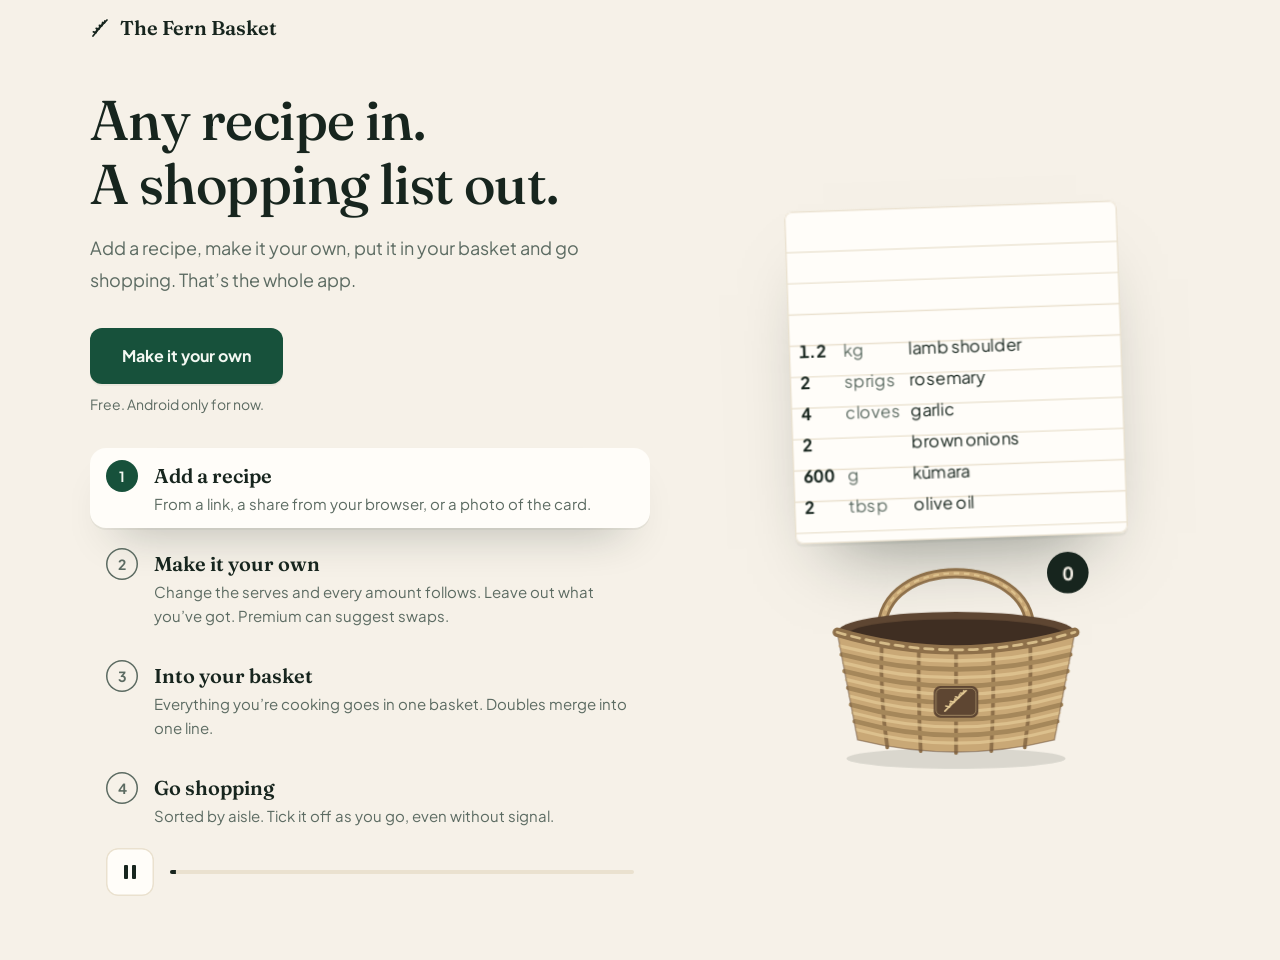
==== concepts/basket/index.html @ 57182a48 "Basket prototype: truer produce and smoother beat hand-offs Rosemary is a woody stem with dense need" ====
<!doctype html>
<html lang="en-NZ">
<head>
<meta charset="utf-8">
<meta name="viewport" content="width=device-width, initial-scale=1, viewport-fit=cover">
<title>The Fern Basket: from recipe to basket</title>
<meta name="description" content="Add a recipe, make it your own, put it in your basket and go shopping. The Fern Basket, a New Zealand shopping list app.">
<script>document.documentElement.className = 'js';</script>
<link rel="preconnect" href="https://fonts.googleapis.com">
<link rel="preconnect" href="https://fonts.gstatic.com" crossorigin>
<link rel="stylesheet" href="https://fonts.googleapis.com/css2?family=Fraunces:ital,opsz,wght@0,9..144,400..600;1,9..144,400&family=Plus+Jakarta+Sans:wght@400;600;700&display=swap">
<style>
/* =========================================================================
   TOKENS: copied from the app's src/theme/tokens.ts. No invented colours.
   ========================================================================= */
:root {
  color-scheme: light;
  --paper: #F6F1E8; --surface: #FFFDF9; --line: #EAE1CF; --ink: #17251E; --muted: #5C6B62;
  --accent: #17513B; --on-accent: #F3F8F2; --checked: #797369;
  --shadow: 0 2px 0 rgba(23,37,30,.05), 0 24px 48px -28px rgba(23,37,30,.45);
  --shadow-paper: 0 2px 0 rgba(23,37,30,.05), 0 32px 56px -30px rgba(23,37,30,.5);
  --font-display: 'Fraunces', Georgia, serif;
  --font-body: 'Plus Jakarta Sans', system-ui, -apple-system, 'Segoe UI', Roboto, Arial, sans-serif;
}
@media (prefers-color-scheme: dark) {
  :root {
    color-scheme: dark;
    --paper: #0E1713; --surface: #17211C; --line: #26332B; --ink: #EAF0EC; --muted: #8A968F;
    --accent: #6FC79B; --on-accent: #0E1713; --checked: #918B80;
    --shadow: 0 2px 0 rgba(0,0,0,.3), 0 24px 48px -28px rgba(0,0,0,.8);
    --shadow-paper: 0 2px 0 rgba(0,0,0,.3), 0 32px 56px -30px rgba(0,0,0,.9);
  }
}

/* =========================================================================
   PAGE
   ========================================================================= */
*, *::before, *::after { box-sizing: border-box; }
html { -webkit-text-size-adjust: 100%; overflow-x: clip; }
body { margin: 0; background: var(--paper); color: var(--ink); font: 400 16px/24px var(--font-body); -webkit-font-smoothing: antialiased; }
p, h1, h2, ol { margin: 0; }
.sr-only { position: absolute !important; width: 1px; height: 1px; overflow: hidden; clip: rect(0 0 0 0); white-space: nowrap; }
:focus-visible { outline: 3px solid var(--accent); outline-offset: 3px; }

.top { max-width: 1136px; margin: 0 auto; padding: 16px; display: flex; align-items: center; gap: 8px; font: 600 20px/24px var(--font-display); }
.top svg { width: 24px; height: 24px; fill: none; stroke: currentColor; stroke-width: 1.75; stroke-linecap: round; }
.hero { max-width: 1136px; margin: 0 auto; padding: 24px 16px 64px; overflow-x: clip; display: grid; gap: 40px; justify-items: center; }
.copy, .how { width: 100%; max-width: 440px; }
.hero h1 { font: 500 40px/48px var(--font-display); letter-spacing: -.01em; text-wrap: balance; max-width: 14em; }
.lede { margin-top: 16px; font-size: 18px; line-height: 32px; color: var(--muted); max-width: 34em; }
@media (min-width: 768px) { .hero h1 { font-size: 56px; line-height: 64px; } }
@media (min-width: 960px) {
  .hero h1 { max-width: none; }
  .hero { grid-template-columns: minmax(0, 560px) auto; grid-template-areas: "copy fit" "how fit"; align-items: start; justify-content: center; column-gap: 72px; row-gap: 32px; justify-items: stretch; padding-top: 32px; }
  .copy { grid-area: copy; max-width: none; } .how { grid-area: how; max-width: none; } .fit { grid-area: fit; align-self: center; }
}

/* Steps, synced with the animation. Each is a button that jumps to its beat. */
.steps { list-style: none; padding: 0; display: flex; flex-direction: column; gap: 8px; }
.step {
  width: 100%; min-height: 48px; padding: 12px 16px; display: flex; gap: 16px; align-items: flex-start; text-align: left;
  border: 0; border-radius: 16px; background: transparent; color: inherit; font: inherit; cursor: pointer;
  transition: background-color 250ms ease;
}
.step .n { flex: none; width: 32px; height: 32px; border-radius: 50%; display: grid; place-items: center; font-weight: 700; font-size: 14px; box-shadow: inset 0 0 0 1.5px var(--muted); color: var(--muted); transition: background-color 250ms ease, color 250ms ease, box-shadow 250ms ease; }
.step b { display: block; font: 600 20px/32px var(--font-display); }
.step .d { display: block; color: var(--muted); font-size: 15px; line-height: 24px; }
.step.on { background: var(--surface); box-shadow: var(--shadow); }
.step.on .n { background: var(--accent); color: var(--on-accent); box-shadow: none; }
.controls { margin-top: 8px; display: flex; align-items: center; gap: 16px; padding: 0 16px; }
.pp { flex: none; width: 48px; height: 48px; display: grid; place-items: center; border: 0; border-radius: 12px; background: var(--surface); color: var(--ink); box-shadow: inset 0 0 0 1.5px var(--line); cursor: pointer; }
.pp svg { width: 20px; height: 20px; fill: currentColor; }
.pp .i-play { display: none; } .pp[aria-pressed="true"] .i-play { display: block; } .pp[aria-pressed="true"] .i-pause { display: none; }
.bar { flex: 1; height: 4px; border-radius: 2px; background: var(--line); overflow: hidden; }
.bar i { display: block; height: 100%; background: var(--ink); transform-origin: left; transform: scaleX(0); }
.cta { margin-top: 32px; display: flex; flex-direction: column; align-items: flex-start; gap: 8px; }
.btn { display: inline-flex; align-items: center; justify-content: center; min-height: 56px; padding: 16px 32px; border-radius: 12px; background: var(--accent); color: var(--on-accent); font-weight: 700; text-decoration: none; box-shadow: var(--shadow); }
.note { font-size: 14px; line-height: 24px; color: var(--muted); }
/* Without JavaScript, or with reduced motion, there is nothing to pause. */
html:not(.js) .controls { display: none; }
@media (prefers-reduced-motion: reduce) { .controls { display: none; } }

/* =========================================================================
   THE SCENE
   Drawn at 360 x 480 and scaled to fit. Everything that moves is animated
   with transform and opacity only (Web Animations API, run by the browser's
   compositor), which is what keeps it smooth. Default styles below are the
   state at the end of beat 1, so the scene still reads without JavaScript.
   ========================================================================= */
.fit { position: relative; width: calc(360px * var(--s, 1)); height: calc(480px * var(--s, 1)); }
.scene { position: absolute; left: 0; top: 0; width: 360px; height: 480px; transform: scale(var(--s, 1)); transform-origin: 0 0; }
.inner { position: absolute; inset: 0; }
.card, .card2, .list, .basket, .ico, .badge .col, .roll .col, .tap { will-change: transform, opacity; }
.ab { position: absolute; left: 0; top: 0; }

/* Recipe card */
.card { position: absolute; left: 52px; top: 20px; width: 256px; height: 256px; padding: 16px; border-radius: 6px; background: var(--surface);
  background-image: repeating-linear-gradient(transparent 0 23px, var(--line) 23px 24px); background-position: 0 8px;
  box-shadow: var(--shadow-paper), inset 0 0 0 1px var(--line); transform: rotate(-2deg); }
.card .t { font: italic 400 18px/24px var(--font-display); }
.card .sv { margin-top: 0; font-size: 13px; line-height: 24px; font-weight: 600; color: var(--muted); }
.ln { position: absolute; left: 16px; right: 16px; height: 24px; font-size: 13px; line-height: 24px; white-space: nowrap; }
.ln .q { position: absolute; left: 0; font-weight: 700; font-variant-numeric: tabular-nums; }
.ln .u { position: absolute; left: 34px; color: var(--muted); }
.ln .n { position: absolute; left: 84px; }
.roll { display: inline-block; height: 24px; overflow: hidden; vertical-align: top; }
.roll .col { display: flex; flex-direction: column; }
.roll .col > span { height: 24px; }
.strike { position: absolute; left: -2px; right: -2px; height: 2px; top: 11px; background: var(--ink); transform: scaleX(0); transform-origin: left center; }
.swapto { position: absolute; left: 84px; color: var(--accent); font: italic 400 15px/24px var(--font-display); opacity: 0; }
.chip { position: absolute; left: 148px; top: 4px; height: 16px; padding: 0 6px; border-radius: 8px; font: 700 10px/16px var(--font-body); letter-spacing: .06em; text-transform: uppercase; box-shadow: inset 0 0 0 1px var(--accent); color: var(--accent); opacity: 0; }
.gotit { position: absolute; left: 156px; font: italic 400 15px/24px var(--font-display); color: var(--muted); opacity: 0; transform: rotate(-4deg); }
.tap { position: absolute; width: 36px; height: 36px; margin: -18px 0 0 -18px; border-radius: 50%; box-shadow: 0 0 0 2px var(--accent); opacity: 0; }

.card2 { position: absolute; left: 76px; top: 64px; width: 208px; height: 136px; padding: 16px; border-radius: 6px; background: var(--surface);
  background-image: repeating-linear-gradient(transparent 0 23px, var(--line) 23px 24px); background-position: 0 8px;
  box-shadow: var(--shadow-paper), inset 0 0 0 1px var(--line); opacity: 0; transform: translate(200px,-12px) rotate(5deg); }
.card2 .ln { left: 16px; }

/* Basket: back (shadow, handle, inside), the items, then the woven front over them.
   Drawn at 280 x 236 and shown at 200 x 170. The produce and the wicker keep
   their natural colours in both colour schemes; that is what makes them readable. */
.basket { position: absolute; left: 80px; top: 290px; width: 200px; height: 170px; transform-origin: 50% 100%; }
.basket svg.layer { position: absolute; inset: 0; width: 200px; height: 170px; overflow: visible; }
.items { position: absolute; inset: 0; }
.ico { position: absolute; left: 0; top: 0; width: 52px; height: 52px; opacity: 0; }
.ico svg { display: block; width: 52px; height: 52px; overflow: visible; }
.ico .gs { opacity: 0; }
.badge { position: absolute; left: 170px; top: -4px; width: 32px; height: 32px; border-radius: 50%; background: var(--ink); color: var(--paper); overflow: hidden; font: 700 14px/32px var(--font-body); text-align: center; font-variant-numeric: tabular-nums; }
.badge .col { display: flex; flex-direction: column; }
.badge .col > span { height: 32px; }
.plus { position: absolute; left: 112px; top: -4px; font: 700 16px/24px var(--font-body); color: var(--accent); opacity: 0; }

/* Shopping list */
.list { position: absolute; left: 40px; top: 12px; width: 280px; height: 312px; padding: 16px; border-radius: 6px; background: var(--surface); box-shadow: var(--shadow-paper), inset 0 0 0 1px var(--line); opacity: 0; transform: translateY(40px); }
.list .t { font: italic 400 18px/24px var(--font-display); }
.aisle { position: absolute; left: 16px; font: 700 11px/24px var(--font-body); letter-spacing: .12em; text-transform: uppercase; color: var(--muted); }
.li { position: absolute; left: 16px; right: 16px; height: 24px; font-size: 13px; line-height: 24px; white-space: nowrap; }
.li .bx { position: absolute; left: 0; top: 5px; width: 14px; height: 14px; border-radius: 3px; box-shadow: inset 0 0 0 1.5px var(--ink); }
.li .ck { position: absolute; left: -1px; top: 1px; width: 18px; height: 18px; opacity: 0; transform: scale(0); fill: none; stroke: var(--accent); stroke-width: 3; stroke-linecap: round; stroke-linejoin: round; }
.li .tx { position: absolute; left: 24px; }
.li .tx b { font-variant-numeric: tabular-nums; }
.li .st { position: absolute; left: -2px; right: -2px; height: 1.5px; top: 12px; background: var(--checked); transform: scaleX(0); transform-origin: left center; }
.stamp { position: absolute; left: 196px; top: 20px; padding: 0 12px; border-radius: 8px; box-shadow: inset 0 0 0 2.5px var(--accent); color: var(--accent); font: 700 16px/32px var(--font-body); letter-spacing: .14em; opacity: 0; transform: rotate(-12deg); }
</style>
</head>
<body>
<header class="top">
  <svg viewBox="0 0 24 24" aria-hidden="true"><path d="M5 20C9 15 13 10 19 4"/><path d="M8 16.6 5.4 15.8M8 16.6l.9-2.7M11 13.1l-2.8-.8M11 13.1l.8-2.8M13.8 9.9l-2.4-.6M13.8 9.9l.6-2.4M16.5 6.9l-1.9-.4M16.5 6.9l.4-1.9"/></svg>
  The Fern Basket
</header>

<main class="hero">
  <div class="copy">
    <h1>Any recipe in. A&nbsp;shopping list out.</h1>
    <p class="lede">Add a recipe, make it your own, put it in your basket and go shopping. That’s the whole app.</p>
    <div class="cta">
      <!-- CHECK: the real Google Play opt-in link from Play Console -->
      <a class="btn" href="https://play.google.com/apps/testing/nz.co.ecocraft.baskettranstasman">Make it your own</a>
      <p class="note">Free. Android only for now.</p>
    </div>
  </div>

  <!-- ===== THE SCENE (decorative; the steps beside it say the same thing in words) ===== -->
  <div class="fit" id="fit">
    <div class="scene" aria-hidden="true">
      <div class="inner" id="inner">

        <!-- Recipe card -->
        <div class="card" id="card">
          <p class="t" id="c-title">Lamb shoulder,<br>rosemary &amp; kūmara</p>
          <p class="sv" id="c-serves">Serves <span class="roll"><span class="col" id="r-serves"><span>4</span><span>6</span></span></span></p>
          <div class="ln" style="top:96px" id="l0"><span class="q"><span class="roll"><span class="col"><span>1.2</span><span>1.8</span></span></span></span><span class="u">kg</span><span class="n">lamb shoulder</span></div>
          <div class="ln" style="top:120px" id="l1"><span class="q"><span class="roll"><span class="col"><span>2</span><span>3</span></span></span></span><span class="u">sprigs</span><span class="n">rosemary</span></div>
          <div class="ln" style="top:144px" id="l2"><span class="q"><span class="roll"><span class="col"><span>4</span><span>6</span></span></span></span><span class="u">cloves</span><span class="n">garlic</span></div>
          <div class="ln" style="top:168px" id="l3"><span class="q"><span class="roll"><span class="col"><span>2</span><span>3</span></span></span></span><span class="u"></span><span class="n">brown onions</span></div>
          <div class="ln" style="top:192px" id="l4"><span class="q"><span class="roll"><span class="col"><span>600</span><span>900</span></span></span></span><span class="u">g</span><span class="n" id="kumara">kūmara<i class="strike" id="s-kumara"></i></span><span class="swapto" id="pumpkin">pumpkin</span><span class="chip" id="chip">Premium</span></div>
          <div class="ln" style="top:216px" id="l5"><span class="q"><span class="roll"><span class="col"><span>2</span><span>3</span></span></span></span><span class="u">tbsp</span><span class="n">olive oil<i class="strike" id="s-oil"></i></span><span class="gotit" id="gotit">got it</span></div>
          <i class="tap" id="tap1" style="left:76px;top:76px"></i>
          <i class="tap" id="tap2" style="left:112px;top:204px"></i>
          <i class="tap" id="tap3" style="left:116px;top:228px"></i>
        </div>

        <!-- Second recipe, arrives in beat 3 -->
        <div class="card2" id="card2">
          <p class="t" style="font: italic 400 16px/24px var(--font-display)">Courgette fritters</p>
          <div class="ln" style="top:40px"><span class="q">3</span><span class="n" style="left:36px">courgettes</span></div>
          <div class="ln" style="top:64px"><span class="q">1</span><span class="n" style="left:36px">brown onion</span></div>
          <div class="ln" style="top:88px"><span class="q">2</span><span class="n" style="left:36px">eggs</span></div>
        </div>

        <!-- Shopping list, beat 4 -->
        <div class="list" id="list">
          <p class="t">This week</p>
          <span class="aisle" style="top:48px">Fruit and vege</span>
          <div class="li" style="top:72px"><i class="bx"></i><svg class="ck" viewBox="0 0 18 18"><path d="M3 9.5l4 4L15 4"/></svg><span class="tx"><b>3</b> sprigs rosemary<i class="st"></i></span></div>
          <div class="li" style="top:96px"><i class="bx"></i><svg class="ck" viewBox="0 0 18 18"><path d="M3 9.5l4 4L15 4"/></svg><span class="tx"><b>6</b> cloves garlic<i class="st"></i></span></div>
          <div class="li" style="top:120px"><i class="bx"></i><svg class="ck" viewBox="0 0 18 18"><path d="M3 9.5l4 4L15 4"/></svg><span class="tx"><b>4</b> brown onions<i class="st"></i></span></div>
          <div class="li" style="top:144px"><i class="bx"></i><svg class="ck" viewBox="0 0 18 18"><path d="M3 9.5l4 4L15 4"/></svg><span class="tx"><b>900</b> g pumpkin<i class="st"></i></span></div>
          <div class="li" style="top:168px"><i class="bx"></i><svg class="ck" viewBox="0 0 18 18"><path d="M3 9.5l4 4L15 4"/></svg><span class="tx"><b>3</b> courgettes<i class="st"></i></span></div>
          <span class="aisle" style="top:192px">Meat and seafood</span>
          <div class="li" style="top:216px"><i class="bx"></i><svg class="ck" viewBox="0 0 18 18"><path d="M3 9.5l4 4L15 4"/></svg><span class="tx"><b>1.8</b> kg lamb shoulder<i class="st"></i></span></div>
          <span class="aisle" style="top:240px">Chilled</span>
          <div class="li" style="top:264px"><i class="bx"></i><svg class="ck" viewBox="0 0 18 18"><path d="M3 9.5l4 4L15 4"/></svg><span class="tx"><b>2</b> eggs<i class="st"></i></span></div>
          <span class="stamp" id="stamp">SORTED</span>
        </div>

        <!-- Basket: back layer, the items, then the woven front over them -->
        <div class="basket" id="basket">
          <svg class="layer" viewBox="0 0 280 236">
            <ellipse cx="140" cy="216" rx="118" ry="11" fill="#17251E" opacity=".12"/>
            <path d="M60 78C60 -4 220 -4 220 78" stroke="#8E704A" stroke-width="11" fill="none" stroke-linecap="round"/>
            <path d="M60 78C60 -4 220 -4 220 78" stroke="#C9A876" stroke-width="5" fill="none" stroke-linecap="round"/>
            <path d="M60 78C60 -4 220 -4 220 78" stroke="#E3C994" stroke-width="2" fill="none" stroke-dasharray="6 5" opacity=".9"/>
            <ellipse cx="140" cy="80" rx="128" ry="22" fill="#5E4632"/>
            <ellipse cx="140" cy="82" rx="116" ry="16" fill="#3F2E22"/>
          </svg>
          <div class="items" id="items"></div>
          <svg class="layer" viewBox="0 0 280 236">
            <path d="M12 80Q140 118 268 80L246 196Q140 222 34 196Z" fill="#C9A876"/>
            <path d="M60 90Q58 150 66 204M100 96Q99 150 102 208M140 98V210M180 96Q181 150 178 208M220 90Q222 150 214 204" stroke="#8E704A" stroke-width="4" fill="none" stroke-linecap="round"/>
            <path d="M17 104Q140 136 263 104M20 122Q140 154 260 122M24 140Q140 172 256 140M27 158Q140 190 253 158M31 176Q140 206 249 176" stroke="#A5875A" stroke-width="5" fill="none" stroke-linecap="round"/>
            <path d="M15 95Q140 127 265 95M19 113Q140 145 261 113M22 131Q140 163 258 131M26 149Q140 181 254 149M29 167Q140 197 251 167M33 185Q140 214 247 185" stroke="#E3C994" stroke-width="3.5" fill="none" stroke-linecap="round" opacity=".75"/>
            <path d="M12 80Q140 118 268 80L246 196Q140 222 34 196Z" fill="none" stroke="#6E5540" stroke-width="1.5" opacity=".5"/>
            <path d="M12 80Q140 118 268 80" stroke="#8E704A" stroke-width="10" fill="none" stroke-linecap="round"/>
            <path d="M12 80Q140 118 268 80" stroke="#E3C994" stroke-width="3" fill="none" stroke-linecap="round" stroke-dasharray="9 7" opacity=".85"/>
            <rect x="116" y="138" width="48" height="34" rx="7" fill="#5E4632"/>
            <rect x="118.5" y="140.5" width="43" height="29" rx="5.5" fill="none" stroke="#E3C994" stroke-width="1" opacity=".5"/>
            <g transform="translate(140 155)" fill="none" stroke="#E3C994" stroke-width="1.8" stroke-linecap="round"><path d="M-12 10C-5 3 2-4 11-12"/><path d="M-7 5.5l-4-1M-7 5.5l1-4M-2 .5l-4-1M-2 .5l1-4M3-4.5l-3.5-1M3-4.5l1-3.5M8-9l-3-.5M8-9l.5-3"/></g>
          </svg>
          <span class="plus" id="plus">+1</span>
          <span class="badge"><span class="col" id="badge"><span>0</span><span>1</span><span>2</span><span>3</span><span>4</span><span>5</span><span>6</span><span>7</span></span></span>
        </div>

      </div>
    </div>
  </div>

  <!-- ===== THE STEPS (the words; each jumps to its part of the animation) ===== -->
  <div class="how">
    <ol class="steps" id="steps">
      <li><button class="step on" type="button" data-beat="0"><span class="n">1</span><span><b>Add a recipe</b><span class="d">From a link, a share from your browser, or a photo of the card.</span></span></button></li>
      <li><button class="step" type="button" data-beat="1"><span class="n">2</span><span><b>Make it your own</b><span class="d">Change the serves and every amount follows. Leave out what you’ve got. Premium can suggest swaps.</span></span></button></li>
      <li><button class="step" type="button" data-beat="2"><span class="n">3</span><span><b>Into your basket</b><span class="d">Everything you’re cooking goes in one basket. Doubles merge into one line.</span></span></button></li>
      <li><button class="step" type="button" data-beat="3"><span class="n">4</span><span><b>Go shopping</b><span class="d">Sorted by aisle. Tick it off as you go, even without signal.</span></span></button></li>
    </ol>
    <div class="controls">
      <button class="pp" type="button" id="pp" aria-pressed="false" aria-label="Pause the animation">
        <svg class="i-pause" viewBox="0 0 20 20" aria-hidden="true"><rect x="4" y="3" width="4" height="14" rx="1"/><rect x="12" y="3" width="4" height="14" rx="1"/></svg>
        <svg class="i-play" viewBox="0 0 20 20" aria-hidden="true"><path d="M6 3.5v13l11-6.5z"/></svg>
      </button>
      <div class="bar" aria-hidden="true"><i id="prog"></i></div>
    </div>
  </div>
</main>

<script>
(function () {
'use strict';
/* =========================================================================
   A 17-second loop in four beats. Every movement is a Web Animations API
   animation on transform or opacity, all started together and run by the
   browser, so playback is smooth and does not depend on scrolling.
   ========================================================================= */
const $ = s => document.querySelector(s);
const RM = matchMedia('(prefers-reduced-motion: reduce)').matches;
const E = { out: 'cubic-bezier(.2,.7,.2,1)', inOut: 'cubic-bezier(.6,0,.3,1)', back: 'cubic-bezier(.34,1.56,.64,1)', lin: 'linear' };
const BEAT_START = [0, 2400, 5600, 10900];
const BEAT_SHOW = [2300, 5500, 10800, 15800];   // a still frame that sums up each beat
const LOOP = 17000;

/* ---- Timeline helper -------------------------------------------------- */
const specs = [];
function A(t, el, prop, values, dur, easing, offsets) { specs.push({ t: t, el: el, prop: prop, values: values, dur: dur, easing: easing || E.out, offsets: offsets }); }
let anims = [], clock;

/* ---- Ingredients, drawn in ink (40 x 40) ------------------------------- */
const ICON = {
  lamb: '<ellipse class="gs" cx="40" cy="66" rx="27" ry="4" fill="#17251E" opacity=".08"/><path d="M52 40l14-16" stroke="#E4DAC6" stroke-width="7" stroke-linecap="round"/><circle cx="67" cy="23" r="5" fill="#EFE7D6"/><circle cx="67" cy="23" r="2" fill="#D9A79C"/><path d="M12 44c0-15 13-25 30-25 12 0 20 5 22 14 2 10-6 24-24 26C22 61 12 56 12 44z" fill="#EAD9C1"/><path d="M17 45c0-12 11-20 25-20 10 0 16 4 17 11 1 8-6 19-20 21-13 1-22-3-22-12z" fill="#B24E45"/><path d="M22 46c1-9 9-15 19-15 8 0 12 3 13 8 0 7-6 14-16 15-9 1-16-2-16-8z" fill="#C5645A"/><path d="M27 41c6 0 10 6 19 4M29 51c5-2 9-4 15-3M43 35c3 1 5 3 6 6" stroke="#EFC9BF" stroke-width="1.6" fill="none" stroke-linecap="round" opacity=".9"/><path d="M20 38c3-5 9-9 16-10" stroke="#FFFFFF" stroke-width="2" fill="none" stroke-linecap="round" opacity=".45"/>',
  rosemary: '<ellipse class="gs" cx="40" cy="76" rx="14" ry="3" fill="#17251E" opacity=".08"/><path d="M40 76V12" stroke="#6E5238" stroke-width="2.2" stroke-linecap="round"/><g stroke-width="2.3" stroke-linecap="round" fill="none"><path d="M40 70l-9-9M40 65l9-10M40 60l-10-9M40 55l10-10M40 50l-10-10M40 45l10-10M40 40l-10-9M40 35l9-10M40 30l-9-9M40 25l8-10M40 20l-6-9M40 16l5-9" stroke="#3E6B48"/><path d="M40 68l-8-9M40 62l8-9M40 57l-9-9M40 52l9-10M40 47l-9-10M40 42l9-10M40 37l-8-9M40 32l8-9M40 27l-7-9M40 22l6-9" stroke="#6C9A6F"/><path d="M40 73l-7-6M40 72l7-8M40 12l-3-6M40 12l3-6" stroke="#9CBE93"/></g>',
  garlic: '<ellipse class="gs" cx="40" cy="70" rx="20" ry="3" fill="#17251E" opacity=".08"/><path d="M33 66l-3 6M40 67v6M47 66l3 6M36 67l-1 6M44 67l1 6" stroke="#B9AA8C" stroke-width="1.4" stroke-linecap="round"/><path d="M40 20c3 7 24 10 24 30 0 12-11 19-24 19S16 62 16 50c0-20 21-23 24-30z" fill="#EFE8DA"/><path d="M40 28c-5 8-8 18-6 40M40 28c5 8 8 18 6 40M40 28c-11 5-15 17-16 35M40 28c11 5 15 17 16 35" stroke="#D5C8AE" stroke-width="1.6" fill="none" stroke-linecap="round"/><path d="M26 44c-2 6-2 14 0 20M54 44c2 6 2 14 0 20" stroke="#C7B6D2" stroke-width="1.2" fill="none" stroke-linecap="round" opacity=".7"/><path d="M36 22c0-6 2-11 4-14 2 3 4 8 4 14-3-1-5-1-8 0z" fill="#D9CFB4"/><path d="M40 8v14" stroke="#C9BC9C" stroke-width="1.2" stroke-linecap="round"/><path d="M27 40c2-6 6-10 11-12" stroke="#FFFFFF" stroke-width="2" fill="none" stroke-linecap="round" opacity=".6"/>',
  onion: '<ellipse class="gs" cx="40" cy="70" rx="20" ry="3" fill="#17251E" opacity=".08"/><path d="M34 68l-2 5M40 68v6M46 68l2 5" stroke="#8C6A45" stroke-width="1.4" stroke-linecap="round"/><path d="M40 16c6 8 22 12 22 30 0 13-10 22-22 22S18 59 18 46c0-18 16-22 22-30z" fill="#C98F52"/><path d="M40 22c-8 8-12 20-10 42M40 22c8 8 12 20 10 42M40 22c-13 8-17 20-18 36M40 22c13 8 17 20 18 36" stroke="#A9702F" stroke-width="1.4" fill="none" stroke-linecap="round"/><path d="M30 40c1-8 5-14 9-18" stroke="#EBBE86" stroke-width="2.4" fill="none" stroke-linecap="round"/><path d="M36 18c0-6 2-10 4-12 2 2 4 6 4 12z" fill="#A9702F"/><path d="M44 12c3-2 6-2 8 1" stroke="#A9702F" stroke-width="1.6" fill="none" stroke-linecap="round"/>',
  pumpkin: '<ellipse class="gs" cx="40" cy="70" rx="28" ry="4" fill="#17251E" opacity=".08"/><path d="M37 26c0-5 1-9 4-13 2 1 3 4 3 8s-1 5-1 5z" fill="#6E8A5A"/><ellipse cx="40" cy="46" rx="30" ry="22" fill="#B96E2A"/><ellipse cx="22" cy="46" rx="11" ry="21" fill="#D98A3D" stroke="#B96E2A" stroke-width="1.2"/><ellipse cx="58" cy="46" rx="11" ry="21" fill="#D98A3D" stroke="#B96E2A" stroke-width="1.2"/><ellipse cx="31" cy="46" rx="11" ry="23" fill="#E39A4C" stroke="#B96E2A" stroke-width="1.2"/><ellipse cx="49" cy="46" rx="11" ry="23" fill="#E39A4C" stroke="#B96E2A" stroke-width="1.2"/><ellipse cx="40" cy="46" rx="11" ry="24" fill="#EBA858" stroke="#B96E2A" stroke-width="1.2"/><path d="M36 30c-2 6-2 14 0 22" stroke="#fff" opacity=".3" stroke-width="2.4" fill="none" stroke-linecap="round"/>',
  courgette: '<ellipse class="gs" cx="42" cy="68" rx="30" ry="4" fill="#17251E" opacity=".08"/><path d="M12.9 60.6L6.1 66.4" stroke="#C4D4A0" stroke-width="8" stroke-linecap="round"/><path d="M12.9 60.6L6.1 66.4" stroke="#93AB76" stroke-width="2.4" stroke-linecap="round"/><path d="M21.8 64.9L73.8 20.9A9 9 0 0 0 62.2 7.1L10.2 51.1A9 9 0 0 0 21.8 64.9Z" fill="#33582A"/><path d="M19.6 61.6L69.8 19.1A7.6 7.6 0 0 0 60 7.4L9.8 49.9A7.6 7.6 0 0 0 19.6 61.6Z" fill="#456F35"/><path d="M17.5 50.6L57 17.2" stroke="#7BA35A" stroke-width="2.2" stroke-linecap="round" opacity=".8"/><g fill="#A5C77F" opacity=".85"><ellipse cx="24" cy="54" rx="1.2" ry=".7" transform="rotate(-40 24 54)"/><ellipse cx="30" cy="52" rx="1.2" ry=".7" transform="rotate(-40 30 52)"/><ellipse cx="34" cy="45" rx="1.2" ry=".7" transform="rotate(-40 34 45)"/><ellipse cx="40" cy="43" rx="1.2" ry=".7" transform="rotate(-40 40 43)"/><ellipse cx="44" cy="36" rx="1.2" ry=".7" transform="rotate(-40 44 36)"/><ellipse cx="51" cy="33" rx="1.2" ry=".7" transform="rotate(-40 51 33)"/><ellipse cx="54" cy="26" rx="1.2" ry=".7" transform="rotate(-40 54 26)"/><ellipse cx="61" cy="23" rx="1.2" ry=".7" transform="rotate(-40 61 23)"/><ellipse cx="63" cy="15" rx="1.2" ry=".7" transform="rotate(-40 63 15)"/><ellipse cx="28" cy="44" rx="1.2" ry=".7" transform="rotate(-40 28 44)"/><ellipse cx="48" cy="26" rx="1.2" ry=".7" transform="rotate(-40 48 26)"/></g><circle cx="74" cy="9" r="1.7" fill="#8A6A4B"/>',
  egg: '<ellipse class="gs" cx="40" cy="68" rx="18" ry="3" fill="#17251E" opacity=".08"/><path d="M40 12c10 0 18 14 18 30 0 12-8 22-18 22S22 54 22 42c0-16 8-30 18-30z" fill="#EFDFC3"/><ellipse cx="48" cy="44" rx="7" ry="16" fill="#DCC7A3" opacity=".6"/><ellipse cx="33" cy="28" rx="3" ry="6" fill="#fff" opacity=".55"/><circle cx="30" cy="44" r="1" fill="#C9B08A"/><circle cx="44" cy="24" r=".9" fill="#C9B08A"/><circle cx="38" cy="56" r="1" fill="#C9B08A"/>'
};
function makeIcon(name) {
  const d = document.createElement('div'); d.className = 'ico';
  d.innerHTML = '<svg viewBox="0 0 80 80">' + ICON[name] + '</svg>';
  $('#items').append(d);
  return d;
}

/* An arcing throw from a recipe line into the basket, with a pop at the
   start and a turn in the air. Coordinates are icon centres, basket space. */
const tf = (x, y, r, sc) => 'translate(' + (x - 26).toFixed(1) + 'px,' + (y - 26).toFixed(1) + 'px) rotate(' + r.toFixed(1) + 'deg) scale(' + sc.toFixed(3) + ')';
function throwInto(t, el, from, to, rot, dur) {
  const N = 14, vals = [], offs = [], apex = Math.min(from[1], to[1]) - 64;
  const ctrl = [(from[0] + to[0]) / 2, apex];
  for (let i = 0; i <= N; i++) {
    const u = i / N, k = u < .5 ? 2 * u * u : 1 - Math.pow(-2 * u + 2, 2) / 2;   // gentle ease along the path
    const x = (1 - k) * (1 - k) * from[0] + 2 * (1 - k) * k * ctrl[0] + k * k * to[0];
    const y = (1 - k) * (1 - k) * from[1] + 2 * (1 - k) * k * ctrl[1] + k * k * to[1];
    const pop = u < .16 ? .35 + .65 * (1 - Math.pow(1 - u / .16, 3)) : 1;
    vals.push(tf(x, y, rot * k, pop)); offs.push(u);
  }
  A(t, el, 'opacity', [0, 1], 140);
  A(t, el, 'transform', vals, dur, E.lin, offs);
  const rest = tf(to[0], to[1], rot, 1);
  A(t + dur, el, 'transform', [rest, rest + ' scale(1.08,.92)', rest + ' scale(.98,1.02)', rest], 300, E.out, [0, .35, .7, 1]);   // settle
  A(t + dur, el.querySelector('.gs'), 'opacity', [0, 1], 260);   // its shadow comes back once it has landed
  return { land: t + dur, rest: rest };
}
function squash(t, k) {   // k: how heavy the landing is
  k = k || 1;
  A(t, $('#basket'), 'transform', ['none', 'scale(' + (1 + .04 * k) + ',' + (1 - .06 * k) + ')', 'scale(.99,1.02)', 'none'], 340, E.out, [0, .3, .65, 1]);
}
let count = 0;
function bumpCount(t) {
  count++;
  A(t, $('#badge'), 'transform', ['translateY(' + -(count - 1) * 32 + 'px)', 'translateY(' + -count * 32 + 'px)'], 320, E.back);
}

/* ---- Beat 1: add a recipe --------------------------------------------- */
const card = $('#card'), lines = [0, 1, 2, 3, 4, 5].map(i => $('#l' + i));
A(100, card, 'transform', ['translateY(-56px) rotate(-8deg)', 'translateY(0) rotate(-2deg)'], 820, E.back);
A(100, card, 'opacity', [0, 1], 280);
A(420, $('#c-title'), 'opacity', [0, 1], 320);
A(620, $('#c-serves'), 'opacity', [0, 1], 320);
lines.forEach((l, i) => {
  A(820 + i * 90, l, 'opacity', [0, 1], 280);
  A(820 + i * 90, l, 'transform', ['translateX(-8px)', 'translateX(0)'], 340);
});

/* ---- Beat 2: make it your own ----------------------------------------- */
function tap(t, el) {
  A(t, el, 'opacity', [0, .9, 0], 560, E.lin, [0, .25, 1]);
  A(t, el, 'transform', ['scale(.4)', 'scale(1.35)'], 560, E.out);
}
tap(2550, $('#tap1'));
A(2750, $('#r-serves'), 'transform', ['translateY(0)', 'translateY(-24px)'], 420, E.back);
lines.forEach((l, i) => A(3000 + i * 90, l.querySelector('.col'), 'transform', ['translateY(0)', 'translateY(-24px)'], 380, E.back));
tap(3900, $('#tap2'));
A(4100, $('#s-kumara'), 'transform', ['scaleX(0)', 'scaleX(1)'], 260);
A(4320, $('#s-kumara'), 'opacity', [1, 0], 220);
A(4320, $('#kumara'), 'opacity', [1, 0], 220);
A(4380, $('#pumpkin'), 'opacity', [0, 1], 300);
A(4380, $('#pumpkin'), 'transform', ['translateY(4px)', 'translateY(0)'], 320);
A(4560, $('#chip'), 'opacity', [0, 1], 200);
A(4560, $('#chip'), 'transform', ['scale(.6)', 'scale(1)'], 340, E.back);
tap(4800, $('#tap3'));
A(4960, $('#s-oil'), 'transform', ['scaleX(0)', 'scaleX(1)'], 260);
A(5060, lines[5], 'opacity', [1, .45], 300);
A(5120, $('#gotit'), 'opacity', [0, 1], 300);
A(5120, $('#gotit'), 'transform', ['rotate(-4deg) translateX(-6px)', 'rotate(-4deg) translateX(0)'], 320);

/* ---- Beat 3: into your basket ----------------------------------------- */
A(5600, card, 'transform', ['translateY(0) rotate(-2deg)', 'translateY(-6px) rotate(-2deg)'], 320);
// line index, ingredient, landing spot in the basket, final tilt
const firstRecipe = [[0, 'lamb', [100, 54], -8, 1.6], [1, 'rosemary', [42, 42], -30, .5], [2, 'garlic', [158, 52], 18, .9], [3, 'onion', [132, 48], 8, 1], [4, 'pumpkin', [68, 48], -14, 1.3]];
let onionR1 = null, onionRest = '';
firstRecipe.forEach((f, i) => {
  const t = 5950 + i * 430, el = makeIcon(f[1]);
  A(t, lines[f[0]], 'opacity', [1, .28], 220);
  const r = throwInto(t, el, [96, -168 + 24 * f[0]], f[2], f[3], 700);
  squash(r.land, f[4]); bumpCount(r.land);
  if (f[1] === 'onion') { onionR1 = el; onionRest = r.rest; }
});
A(8200, card, 'transform', ['translateY(-6px) rotate(-2deg)', 'translate(-240px,-40px) rotate(-8deg)'], 700, E.inOut);
A(8200, card, 'opacity', [1, 0], 520, E.inOut);
const card2 = $('#card2'), c2lines = card2.querySelectorAll('.ln');
A(8380, card2, 'transform', ['translate(200px,-12px) rotate(5deg)', 'translate(0,0) rotate(2deg)'], 760, E.out);
A(8380, card2, 'opacity', [0, 1], 360);
[[0, 'courgette', [56, 36], -34, 9150], [2, 'egg', [148, 38], 16, 9550]].forEach(f => {
  const el = makeIcon(f[1]);
  A(f[4], c2lines[f[0]], 'opacity', [1, .28], 220);
  const r = throwInto(f[4], el, [78, -174 + 24 * f[0]], f[2], f[3], 700);
  squash(r.land, .8); bumpCount(r.land);
});
// The second onion lands on the first: one line, not two. The count holds.
{
  const el = makeIcon('onion');
  A(9950, c2lines[1], 'opacity', [1, .28], 220);
  const r = throwInto(9950, el, [78, -150], [132, 48], 8, 700);
  squash(r.land, .8);
  A(r.land, el, 'opacity', [1, 0], 200);
  A(r.land, onionR1, 'transform', [onionRest, onionRest + ' scale(1.18)', onionRest], 380, E.out);
  A(r.land, $('#plus'), 'opacity', [0, 1, 1, 0], 950, E.lin, [0, .15, .7, 1]);
  A(r.land, $('#plus'), 'transform', ['translateY(0)', 'translateY(-22px)'], 950, E.out);
}
A(10700, card2, 'transform', ['translate(0,0) rotate(2deg)', 'translate(-240px,-40px) rotate(-8deg)'], 640, E.inOut);
A(10700, card2, 'opacity', [1, 0], 480, E.inOut);

/* ---- Beat 4: go shopping ---------------------------------------------- */
A(10950, $('#basket'), 'transform', ['none', 'translate(78px,20px) scale(.68)'], 800, E.inOut);
const list = $('#list');
A(11080, list, 'opacity', [0, 1], 420);
A(11080, list, 'transform', ['translateY(48px)', 'translateY(0)'], 760, E.out);
list.querySelectorAll('.li').forEach((li, i) => {
  const t = 11900 + i * 300;
  A(t, li.querySelector('.ck'), 'opacity', [0, 1], 120);
  A(t, li.querySelector('.ck'), 'transform', ['scale(0)', 'scale(1)'], 300, E.back);
  A(t + 80, li.querySelector('.st'), 'transform', ['scaleX(0)', 'scaleX(1)'], 240);
  A(t + 80, li.querySelector('.tx'), 'opacity', [1, .5], 240);
});
A(14150, $('#stamp'), 'opacity', [0, 1], 120);
A(14150, $('#stamp'), 'transform', ['rotate(-12deg) scale(1.7)', 'rotate(-12deg) scale(1)'], 340, E.back);
A(0, $('#inner'), 'opacity', [0, 1], 420, E.out);
A(16450, $('#inner'), 'opacity', [1, 0], 480, E.inOut);

/* ---- Build: later animations on the same property take over from earlier
   ones. The first on each element fills backwards (sets the starting look);
   the rest only fill forwards, so they never reach back in time. -------- */
function build() {
  specs.sort((a, b) => a.t - b.t);
  const seen = new Map();
  anims = specs.map(sp => {
    let set = seen.get(sp.el); if (!set) seen.set(sp.el, set = new Set());
    const fill = set.has(sp.prop) ? 'forwards' : 'both'; set.add(sp.prop);
    const kf = sp.values.map((v, i) => { const o = {}; o[sp.prop] = v; if (sp.offsets) o.offset = sp.offsets[i]; return o; });
    const a = sp.el.animate(kf, { delay: sp.t, duration: sp.dur, easing: sp.easing, fill: fill });
    a.pause();
    return a;
  });
  const tick = document.createElement('i'); tick.hidden = true; document.body.append(tick);
  clock = tick.animate([{ opacity: 0 }, { opacity: 0 }], { duration: LOOP });
  clock.pause();
  clock.onfinish = () => { if (running) { seek(0); playAll(); } };
}

/* ---- Playback, steps, pause ------------------------------------------- */
let running = false, userPaused = false, inView = false, raf = 0;
const steps = [...document.querySelectorAll('.step')], prog = $('#prog'), pp = $('#pp');
function seek(ms) { anims.forEach(a => { a.currentTime = ms; }); clock.currentTime = ms; ui(); }
function playAll() { anims.forEach(a => a.play()); clock.play(); running = true; loop(); }
function pauseAll() { anims.forEach(a => a.pause()); clock.pause(); running = false; }
function ui() {
  const t = clock.currentTime || 0;
  let b = 0; BEAT_START.forEach((s, i) => { if (t >= s) b = i; });
  steps.forEach((el, i) => { el.classList.toggle('on', i === b); if (i === b) el.setAttribute('aria-current', 'step'); else el.removeAttribute('aria-current'); });
  prog.style.transform = 'scaleX(' + Math.min(1, t / LOOP).toFixed(4) + ')';
}
function loop() { if (raf) return; const f = () => { raf = 0; ui(); if (running) raf = requestAnimationFrame(f); }; raf = requestAnimationFrame(f); }
function sync() { if (RM) return; if (inView && !userPaused && !document.hidden) { if (!running) playAll(); } else if (running) pauseAll(); }

steps.forEach((el, i) => el.addEventListener('click', () => {
  if (RM || userPaused) seek(BEAT_SHOW[i]);
  else { seek(BEAT_START[i]); playAll(); }
}));
pp.addEventListener('click', () => {
  userPaused = !userPaused;
  pp.setAttribute('aria-pressed', String(userPaused));
  pp.setAttribute('aria-label', userPaused ? 'Play the animation' : 'Pause the animation');
  sync();
});

/* ---- Fit the 360 x 480 scene to the space available ------------------- */
function fit() {
  const s = innerWidth >= 960 ? Math.min(1.3, Math.max(1, (innerHeight - 160) / 480)) : Math.min(1.2, (document.documentElement.clientWidth - 32) / 360);
  $('#fit').style.setProperty('--s', s.toFixed(3));
}
fit(); addEventListener('resize', fit);

build();
if (RM) { seek(BEAT_SHOW[3]); }        // reduced motion: no playback, the finished story as a still
else {
  seek(0);
  new IntersectionObserver(es => { inView = es[0].isIntersecting; sync(); }, { threshold: .25 }).observe($('#fit'));
  document.addEventListener('visibilitychange', sync);
}
})();
</script>
</body>
</html>
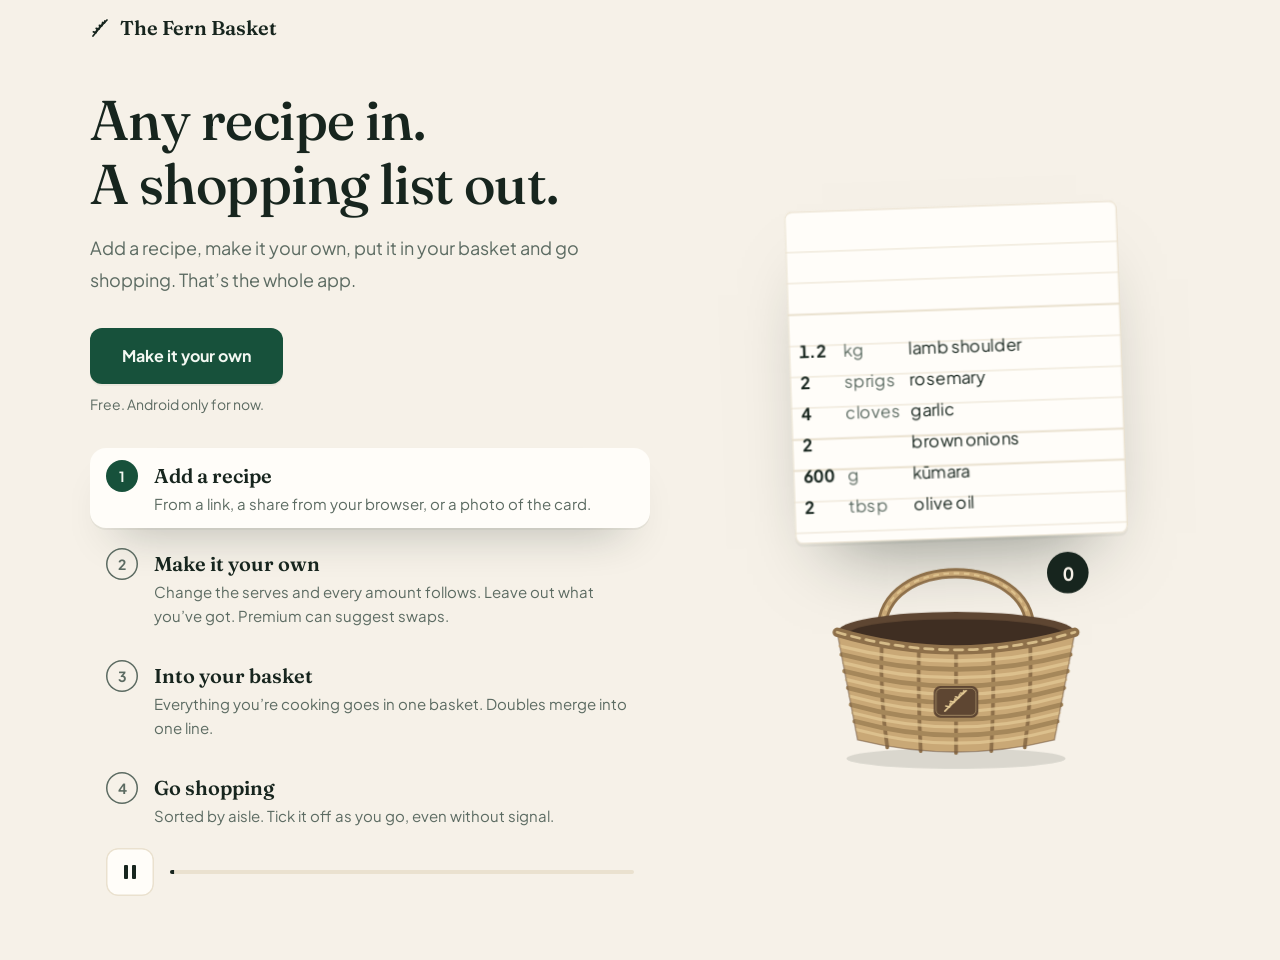
==== commit b69e93f3: "Basket prototype: crown pumpkin Grey-green skin, squat and deeply ribbed, with a corky stem, the way" ====
--- a/concepts/basket/index.html
+++ b/concepts/basket/index.html
@@ -280,7 +280,7 @@
   rosemary: '<ellipse class="gs" cx="40" cy="76" rx="14" ry="3" fill="#17251E" opacity=".08"/><path d="M40 76V12" stroke="#6E5238" stroke-width="2.2" stroke-linecap="round"/><g stroke-width="2.3" stroke-linecap="round" fill="none"><path d="M40 70l-9-9M40 65l9-10M40 60l-10-9M40 55l10-10M40 50l-10-10M40 45l10-10M40 40l-10-9M40 35l9-10M40 30l-9-9M40 25l8-10M40 20l-6-9M40 16l5-9" stroke="#3E6B48"/><path d="M40 68l-8-9M40 62l8-9M40 57l-9-9M40 52l9-10M40 47l-9-10M40 42l9-10M40 37l-8-9M40 32l8-9M40 27l-7-9M40 22l6-9" stroke="#6C9A6F"/><path d="M40 73l-7-6M40 72l7-8M40 12l-3-6M40 12l3-6" stroke="#9CBE93"/></g>',
   garlic: '<ellipse class="gs" cx="40" cy="70" rx="20" ry="3" fill="#17251E" opacity=".08"/><path d="M33 66l-3 6M40 67v6M47 66l3 6M36 67l-1 6M44 67l1 6" stroke="#B9AA8C" stroke-width="1.4" stroke-linecap="round"/><path d="M40 20c3 7 24 10 24 30 0 12-11 19-24 19S16 62 16 50c0-20 21-23 24-30z" fill="#EFE8DA"/><path d="M40 28c-5 8-8 18-6 40M40 28c5 8 8 18 6 40M40 28c-11 5-15 17-16 35M40 28c11 5 15 17 16 35" stroke="#D5C8AE" stroke-width="1.6" fill="none" stroke-linecap="round"/><path d="M26 44c-2 6-2 14 0 20M54 44c2 6 2 14 0 20" stroke="#C7B6D2" stroke-width="1.2" fill="none" stroke-linecap="round" opacity=".7"/><path d="M36 22c0-6 2-11 4-14 2 3 4 8 4 14-3-1-5-1-8 0z" fill="#D9CFB4"/><path d="M40 8v14" stroke="#C9BC9C" stroke-width="1.2" stroke-linecap="round"/><path d="M27 40c2-6 6-10 11-12" stroke="#FFFFFF" stroke-width="2" fill="none" stroke-linecap="round" opacity=".6"/>',
   onion: '<ellipse class="gs" cx="40" cy="70" rx="20" ry="3" fill="#17251E" opacity=".08"/><path d="M34 68l-2 5M40 68v6M46 68l2 5" stroke="#8C6A45" stroke-width="1.4" stroke-linecap="round"/><path d="M40 16c6 8 22 12 22 30 0 13-10 22-22 22S18 59 18 46c0-18 16-22 22-30z" fill="#C98F52"/><path d="M40 22c-8 8-12 20-10 42M40 22c8 8 12 20 10 42M40 22c-13 8-17 20-18 36M40 22c13 8 17 20 18 36" stroke="#A9702F" stroke-width="1.4" fill="none" stroke-linecap="round"/><path d="M30 40c1-8 5-14 9-18" stroke="#EBBE86" stroke-width="2.4" fill="none" stroke-linecap="round"/><path d="M36 18c0-6 2-10 4-12 2 2 4 6 4 12z" fill="#A9702F"/><path d="M44 12c3-2 6-2 8 1" stroke="#A9702F" stroke-width="1.6" fill="none" stroke-linecap="round"/>',
-  pumpkin: '<ellipse class="gs" cx="40" cy="70" rx="28" ry="4" fill="#17251E" opacity=".08"/><path d="M37 26c0-5 1-9 4-13 2 1 3 4 3 8s-1 5-1 5z" fill="#6E8A5A"/><ellipse cx="40" cy="46" rx="30" ry="22" fill="#B96E2A"/><ellipse cx="22" cy="46" rx="11" ry="21" fill="#D98A3D" stroke="#B96E2A" stroke-width="1.2"/><ellipse cx="58" cy="46" rx="11" ry="21" fill="#D98A3D" stroke="#B96E2A" stroke-width="1.2"/><ellipse cx="31" cy="46" rx="11" ry="23" fill="#E39A4C" stroke="#B96E2A" stroke-width="1.2"/><ellipse cx="49" cy="46" rx="11" ry="23" fill="#E39A4C" stroke="#B96E2A" stroke-width="1.2"/><ellipse cx="40" cy="46" rx="11" ry="24" fill="#EBA858" stroke="#B96E2A" stroke-width="1.2"/><path d="M36 30c-2 6-2 14 0 22" stroke="#fff" opacity=".3" stroke-width="2.4" fill="none" stroke-linecap="round"/>',
+  pumpkin: '<ellipse class="gs" cx="40" cy="68" rx="30" ry="4" fill="#17251E" opacity=".08"/><path d="M35 30c0-5 2-9 5-11 3 2 5 6 5 11-3-1-7-1-10 0z" fill="#8F8A6C"/><path d="M40 19v11" stroke="#6E6A52" stroke-width="1.2" stroke-linecap="round"/><ellipse cx="40" cy="48" rx="33" ry="19" fill="#6F8074"/><ellipse cx="18" cy="48" rx="10" ry="17" fill="#93A395" stroke="#6F8074" stroke-width="1.2"/><ellipse cx="62" cy="48" rx="10" ry="17" fill="#93A395" stroke="#6F8074" stroke-width="1.2"/><ellipse cx="28" cy="48" rx="11" ry="19" fill="#A5B4A6" stroke="#6F8074" stroke-width="1.2"/><ellipse cx="52" cy="48" rx="11" ry="19" fill="#A5B4A6" stroke="#6F8074" stroke-width="1.2"/><ellipse cx="40" cy="48" rx="11" ry="20" fill="#B3C0B2" stroke="#6F8074" stroke-width="1.2"/><path d="M34 36c-2 5-2 12 0 18" stroke="#FFFFFF" opacity=".35" stroke-width="2.2" fill="none" stroke-linecap="round"/><path d="M40 68c-8 0-14-2-18-4" stroke="#5E6E63" opacity=".5" stroke-width="1.4" fill="none" stroke-linecap="round"/>',
   courgette: '<ellipse class="gs" cx="42" cy="68" rx="30" ry="4" fill="#17251E" opacity=".08"/><path d="M12.9 60.6L6.1 66.4" stroke="#C4D4A0" stroke-width="8" stroke-linecap="round"/><path d="M12.9 60.6L6.1 66.4" stroke="#93AB76" stroke-width="2.4" stroke-linecap="round"/><path d="M21.8 64.9L73.8 20.9A9 9 0 0 0 62.2 7.1L10.2 51.1A9 9 0 0 0 21.8 64.9Z" fill="#33582A"/><path d="M19.6 61.6L69.8 19.1A7.6 7.6 0 0 0 60 7.4L9.8 49.9A7.6 7.6 0 0 0 19.6 61.6Z" fill="#456F35"/><path d="M17.5 50.6L57 17.2" stroke="#7BA35A" stroke-width="2.2" stroke-linecap="round" opacity=".8"/><g fill="#A5C77F" opacity=".85"><ellipse cx="24" cy="54" rx="1.2" ry=".7" transform="rotate(-40 24 54)"/><ellipse cx="30" cy="52" rx="1.2" ry=".7" transform="rotate(-40 30 52)"/><ellipse cx="34" cy="45" rx="1.2" ry=".7" transform="rotate(-40 34 45)"/><ellipse cx="40" cy="43" rx="1.2" ry=".7" transform="rotate(-40 40 43)"/><ellipse cx="44" cy="36" rx="1.2" ry=".7" transform="rotate(-40 44 36)"/><ellipse cx="51" cy="33" rx="1.2" ry=".7" transform="rotate(-40 51 33)"/><ellipse cx="54" cy="26" rx="1.2" ry=".7" transform="rotate(-40 54 26)"/><ellipse cx="61" cy="23" rx="1.2" ry=".7" transform="rotate(-40 61 23)"/><ellipse cx="63" cy="15" rx="1.2" ry=".7" transform="rotate(-40 63 15)"/><ellipse cx="28" cy="44" rx="1.2" ry=".7" transform="rotate(-40 28 44)"/><ellipse cx="48" cy="26" rx="1.2" ry=".7" transform="rotate(-40 48 26)"/></g><circle cx="74" cy="9" r="1.7" fill="#8A6A4B"/>',
   egg: '<ellipse class="gs" cx="40" cy="68" rx="18" ry="3" fill="#17251E" opacity=".08"/><path d="M40 12c10 0 18 14 18 30 0 12-8 22-18 22S22 54 22 42c0-16 8-30 18-30z" fill="#EFDFC3"/><ellipse cx="48" cy="44" rx="7" ry="16" fill="#DCC7A3" opacity=".6"/><ellipse cx="33" cy="28" rx="3" ry="6" fill="#fff" opacity=".55"/><circle cx="30" cy="44" r="1" fill="#C9B08A"/><circle cx="44" cy="24" r=".9" fill="#C9B08A"/><circle cx="38" cy="56" r="1" fill="#C9B08A"/>'
 };
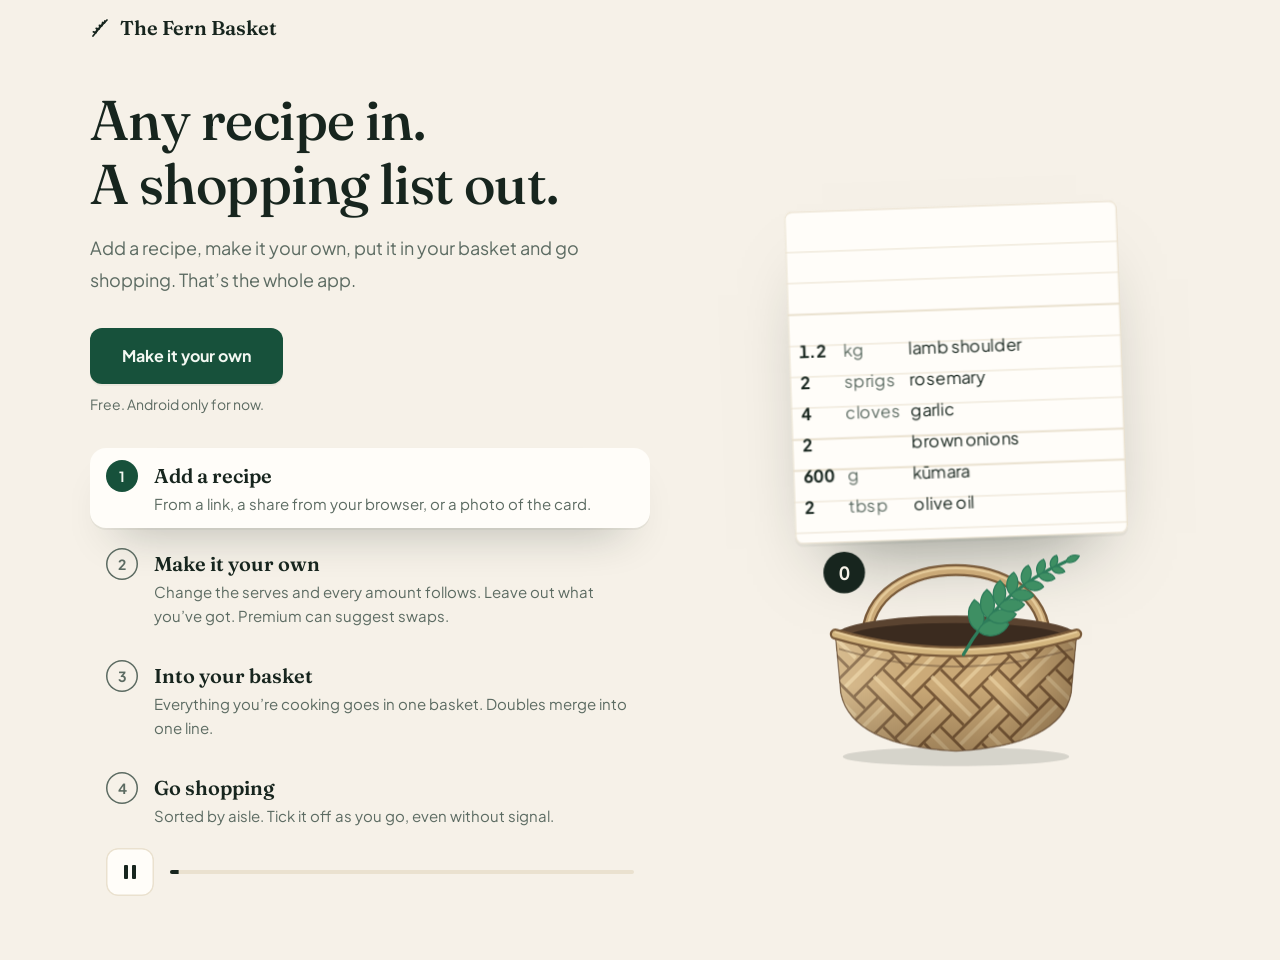
==== commit a46f6dad: "Basket redrawn in the shape of the logo, with a 3D feel The arched handle, the big interlaced weave " ====
--- a/concepts/basket/index.html
+++ b/concepts/basket/index.html
@@ -118,15 +118,17 @@
 .card2 .ln { left: 16px; }
 
 /* Basket: back (shadow, handle, inside), the items, then the woven front over them.
-   Drawn at 280 x 236 and shown at 200 x 170. The produce and the wicker keep
-   their natural colours in both colour schemes; that is what makes them readable. */
+   Drawn at 280 x 236 and shown at 200 x 170, in the shape of the logo: the arched
+   handle, the interlaced weave and the fern rising out of it. The produce and the
+   wicker keep their natural colours in both colour schemes; that is what makes
+   them readable. */
 .basket { position: absolute; left: 80px; top: 290px; width: 200px; height: 170px; transform-origin: 50% 100%; }
 .basket svg.layer { position: absolute; inset: 0; width: 200px; height: 170px; overflow: visible; }
 .items { position: absolute; inset: 0; }
 .ico { position: absolute; left: 0; top: 0; width: 52px; height: 52px; opacity: 0; }
 .ico svg { display: block; width: 52px; height: 52px; overflow: visible; }
 .ico .gs { opacity: 0; }
-.badge { position: absolute; left: 170px; top: -4px; width: 32px; height: 32px; border-radius: 50%; background: var(--ink); color: var(--paper); overflow: hidden; font: 700 14px/32px var(--font-body); text-align: center; font-variant-numeric: tabular-nums; }
+.badge { position: absolute; left: -2px; top: -4px; width: 32px; height: 32px; border-radius: 50%; background: var(--ink); color: var(--paper); overflow: hidden; font: 700 14px/32px var(--font-body); text-align: center; font-variant-numeric: tabular-nums; }
 .badge .col { display: flex; flex-direction: column; }
 .badge .col > span { height: 32px; }
 .plus { position: absolute; left: 112px; top: -4px; font: 700 16px/24px var(--font-body); color: var(--accent); opacity: 0; }
@@ -208,25 +210,80 @@
         <!-- Basket: back layer, the items, then the woven front over them -->
         <div class="basket" id="basket">
           <svg class="layer" viewBox="0 0 280 236">
-            <ellipse cx="140" cy="216" rx="118" ry="11" fill="#17251E" opacity=".12"/>
-            <path d="M60 78C60 -4 220 -4 220 78" stroke="#8E704A" stroke-width="11" fill="none" stroke-linecap="round"/>
-            <path d="M60 78C60 -4 220 -4 220 78" stroke="#C9A876" stroke-width="5" fill="none" stroke-linecap="round"/>
-            <path d="M60 78C60 -4 220 -4 220 78" stroke="#E3C994" stroke-width="2" fill="none" stroke-dasharray="6 5" opacity=".9"/>
-            <ellipse cx="140" cy="80" rx="128" ry="22" fill="#5E4632"/>
-            <ellipse cx="140" cy="82" rx="116" ry="16" fill="#3F2E22"/>
+            <ellipse cx="140" cy="214" rx="122" ry="10" fill="#17251E" opacity=".14"/>
+            <path d="M44 88C44 -12 236 -12 236 88" stroke="#7A5B3A" stroke-width="13" fill="none" stroke-linecap="round"/>
+            <path d="M44 88C44 -12 236 -12 236 88" stroke="#CBAA78" stroke-width="8" fill="none" stroke-linecap="round"/>
+            <path d="M44 86C44 -14 236 -14 236 86" stroke="#EBD3A3" stroke-width="2.5" fill="none" stroke-linecap="round" opacity=".8"/>
+            <ellipse cx="140" cy="84" rx="130" ry="22" fill="#5A4330"/>
+            <ellipse cx="140" cy="86" rx="118" ry="16" fill="#3B2B1F"/>
           </svg>
           <div class="items" id="items"></div>
           <svg class="layer" viewBox="0 0 280 236">
-            <path d="M12 80Q140 118 268 80L246 196Q140 222 34 196Z" fill="#C9A876"/>
-            <path d="M60 90Q58 150 66 204M100 96Q99 150 102 208M140 98V210M180 96Q181 150 178 208M220 90Q222 150 214 204" stroke="#8E704A" stroke-width="4" fill="none" stroke-linecap="round"/>
-            <path d="M17 104Q140 136 263 104M20 122Q140 154 260 122M24 140Q140 172 256 140M27 158Q140 190 253 158M31 176Q140 206 249 176" stroke="#A5875A" stroke-width="5" fill="none" stroke-linecap="round"/>
-            <path d="M15 95Q140 127 265 95M19 113Q140 145 261 113M22 131Q140 163 258 131M26 149Q140 181 254 149M29 167Q140 197 251 167M33 185Q140 214 247 185" stroke="#E3C994" stroke-width="3.5" fill="none" stroke-linecap="round" opacity=".75"/>
-            <path d="M12 80Q140 118 268 80L246 196Q140 222 34 196Z" fill="none" stroke="#6E5540" stroke-width="1.5" opacity=".5"/>
-            <path d="M12 80Q140 118 268 80" stroke="#8E704A" stroke-width="10" fill="none" stroke-linecap="round"/>
-            <path d="M12 80Q140 118 268 80" stroke="#E3C994" stroke-width="3" fill="none" stroke-linecap="round" stroke-dasharray="9 7" opacity=".85"/>
-            <rect x="116" y="138" width="48" height="34" rx="7" fill="#5E4632"/>
-            <rect x="118.5" y="140.5" width="43" height="29" rx="5.5" fill="none" stroke="#E3C994" stroke-width="1" opacity=".5"/>
-            <g transform="translate(140 155)" fill="none" stroke="#E3C994" stroke-width="1.8" stroke-linecap="round"><path d="M-12 10C-5 3 2-4 11-12"/><path d="M-7 5.5l-4-1M-7 5.5l1-4M-2 .5l-4-1M-2 .5l1-4M3-4.5l-3.5-1M3-4.5l1-3.5M8-9l-3-.5M8-9l.5-3"/></g>
+            <defs>
+              <clipPath id="fb-body"><path d="M10 82Q140 120 270 82L264 146Q252 202 140 208Q28 202 16 146Z"/></clipPath>
+              <linearGradient id="fb-round" x1="0" y1="0" x2="1" y2="0"><stop offset="0" stop-color="#FFF6DE" stop-opacity=".22"/><stop offset=".35" stop-color="#FFF6DE" stop-opacity="0"/><stop offset=".7" stop-color="#3A2614" stop-opacity="0"/><stop offset="1" stop-color="#3A2614" stop-opacity=".34"/></linearGradient>
+              <linearGradient id="fb-down" x1="0" y1="0" x2="0" y2="1"><stop offset=".45" stop-color="#3A2614" stop-opacity="0"/><stop offset="1" stop-color="#3A2614" stop-opacity=".3"/></linearGradient>
+            </defs>
+            <path d="M10 82Q140 120 270 82L264 146Q252 202 140 208Q28 202 16 146Z" fill="#C9A876"/>
+            <g clip-path="url(#fb-body)">
+            <path d="M60 40L-140 240M122 40L-78 240M184 40L-16 240M246 40L46 240M308 40L108 240M370 40L170 240M432 40L232 240M494 40L294 240" stroke="#7A5B3A" stroke-width="28" fill="none"/>
+            <path d="M60 40L-140 240M122 40L-78 240M184 40L-16 240M246 40L46 240M308 40L108 240M370 40L170 240M432 40L232 240M494 40L294 240" stroke="#CBAA78" stroke-width="22" fill="none"/>
+            <path d="M60 40L-140 240M122 40L-78 240M184 40L-16 240M246 40L46 240M308 40L108 240M370 40L170 240M432 40L232 240M494 40L294 240" stroke="#EBD3A3" stroke-width="4" fill="none" opacity=".7" transform="translate(-1.2 -1.2)"/>
+            <path d="M-160 40L40 240" stroke="#7A5B3A" stroke-width="28" fill="none" stroke-dasharray="59.68 28" stroke-dashoffset="49.64"/>
+            <path d="M-160 40L40 240" stroke="#CBAA78" stroke-width="22" fill="none" stroke-dasharray="59.68 28" stroke-dashoffset="49.64"/>
+            <path d="M-160 40L40 240" stroke="#EBD3A3" stroke-width="4" fill="none" opacity=".7" stroke-dasharray="59.68 28" stroke-dashoffset="49.64" transform="translate(-1.2 -1.2)"/>
+            <path d="M-98 40L102 240" stroke="#7A5B3A" stroke-width="28" fill="none" stroke-dasharray="59.68 28" stroke-dashoffset="49.64"/>
+            <path d="M-98 40L102 240" stroke="#CBAA78" stroke-width="22" fill="none" stroke-dasharray="59.68 28" stroke-dashoffset="49.64"/>
+            <path d="M-98 40L102 240" stroke="#EBD3A3" stroke-width="4" fill="none" opacity=".7" stroke-dasharray="59.68 28" stroke-dashoffset="49.64" transform="translate(-1.2 -1.2)"/>
+            <path d="M-36 40L164 240" stroke="#7A5B3A" stroke-width="28" fill="none" stroke-dasharray="59.68 28" stroke-dashoffset="49.64"/>
+            <path d="M-36 40L164 240" stroke="#CBAA78" stroke-width="22" fill="none" stroke-dasharray="59.68 28" stroke-dashoffset="49.64"/>
+            <path d="M-36 40L164 240" stroke="#EBD3A3" stroke-width="4" fill="none" opacity=".7" stroke-dasharray="59.68 28" stroke-dashoffset="49.64" transform="translate(-1.2 -1.2)"/>
+            <path d="M26 40L226 240" stroke="#7A5B3A" stroke-width="28" fill="none" stroke-dasharray="59.68 28" stroke-dashoffset="49.64"/>
+            <path d="M26 40L226 240" stroke="#CBAA78" stroke-width="22" fill="none" stroke-dasharray="59.68 28" stroke-dashoffset="49.64"/>
+            <path d="M26 40L226 240" stroke="#EBD3A3" stroke-width="4" fill="none" opacity=".7" stroke-dasharray="59.68 28" stroke-dashoffset="49.64" transform="translate(-1.2 -1.2)"/>
+            <path d="M88 40L288 240" stroke="#7A5B3A" stroke-width="28" fill="none" stroke-dasharray="59.68 28" stroke-dashoffset="49.64"/>
+            <path d="M88 40L288 240" stroke="#CBAA78" stroke-width="22" fill="none" stroke-dasharray="59.68 28" stroke-dashoffset="49.64"/>
+            <path d="M88 40L288 240" stroke="#EBD3A3" stroke-width="4" fill="none" opacity=".7" stroke-dasharray="59.68 28" stroke-dashoffset="49.64" transform="translate(-1.2 -1.2)"/>
+            <path d="M150 40L350 240" stroke="#7A5B3A" stroke-width="28" fill="none" stroke-dasharray="59.68 28" stroke-dashoffset="49.64"/>
+            <path d="M150 40L350 240" stroke="#CBAA78" stroke-width="22" fill="none" stroke-dasharray="59.68 28" stroke-dashoffset="49.64"/>
+            <path d="M150 40L350 240" stroke="#EBD3A3" stroke-width="4" fill="none" opacity=".7" stroke-dasharray="59.68 28" stroke-dashoffset="49.64" transform="translate(-1.2 -1.2)"/>
+            <path d="M212 40L412 240" stroke="#7A5B3A" stroke-width="28" fill="none" stroke-dasharray="59.68 28" stroke-dashoffset="49.64"/>
+            <path d="M212 40L412 240" stroke="#CBAA78" stroke-width="22" fill="none" stroke-dasharray="59.68 28" stroke-dashoffset="49.64"/>
+            <path d="M212 40L412 240" stroke="#EBD3A3" stroke-width="4" fill="none" opacity=".7" stroke-dasharray="59.68 28" stroke-dashoffset="49.64" transform="translate(-1.2 -1.2)"/>
+            <path d="M274 40L474 240" stroke="#7A5B3A" stroke-width="28" fill="none" stroke-dasharray="59.68 28" stroke-dashoffset="49.64"/>
+            <path d="M274 40L474 240" stroke="#CBAA78" stroke-width="22" fill="none" stroke-dasharray="59.68 28" stroke-dashoffset="49.64"/>
+            <path d="M274 40L474 240" stroke="#EBD3A3" stroke-width="4" fill="none" opacity=".7" stroke-dasharray="59.68 28" stroke-dashoffset="49.64" transform="translate(-1.2 -1.2)"/>
+            <path d="M336 40L536 240" stroke="#7A5B3A" stroke-width="28" fill="none" stroke-dasharray="59.68 28" stroke-dashoffset="49.64"/>
+            <path d="M336 40L536 240" stroke="#CBAA78" stroke-width="22" fill="none" stroke-dasharray="59.68 28" stroke-dashoffset="49.64"/>
+            <path d="M336 40L536 240" stroke="#EBD3A3" stroke-width="4" fill="none" opacity=".7" stroke-dasharray="59.68 28" stroke-dashoffset="49.64" transform="translate(-1.2 -1.2)"/>
+            </g>
+            <path d="M10 82Q140 120 270 82L264 146Q252 202 140 208Q28 202 16 146Z" fill="url(#fb-round)"/>
+            <path d="M10 82Q140 120 270 82L264 146Q252 202 140 208Q28 202 16 146Z" fill="url(#fb-down)"/>
+            <path d="M10 82Q140 120 270 82L264 146Q252 202 140 208Q28 202 16 146Z" fill="none" stroke="#5E4632" stroke-width="1.5" opacity=".6"/>
+            <path d="M14 98Q140 136 266 98" stroke="#5E4632" stroke-width="2" fill="none" opacity=".45"/>
+            <path d="M10 82Q140 120 270 82" stroke="#7A5B3A" stroke-width="12" fill="none" stroke-linecap="round"/>
+            <path d="M10 82Q140 120 270 82" stroke="#D3B57E" stroke-width="7" fill="none" stroke-linecap="round"/>
+            <path d="M10 80Q140 118 270 80" stroke="#EBD3A3" stroke-width="2" fill="none" stroke-linecap="round" opacity=".8"/>
+            <g fill="none" stroke="#2E7D5B" stroke-width="3.5" stroke-linecap="round">
+              <path d="M148 104C172 60 206 26 258 4"/>
+            </g>
+            <g fill="#3E8F63" stroke="#2E7D5B" stroke-width="1.4" stroke-linejoin="round">
+              <path d="M0 0C8.5 -11.6 25.5 -10.4 34.0 0C25.5 10.4 8.5 11.6 0 0Z" transform="translate(163.7 78.8) rotate(-96.6)"/>
+              <path d="M0 0C8.5 -11.6 25.5 -10.4 34.0 0C25.5 10.4 8.5 11.6 0 0Z" transform="translate(163.7 78.8) rotate(-12.6)"/>
+              <path d="M0 0C7.7 -10.5 23.1 -9.4 30.8 0C23.1 9.4 7.7 10.5 0 0Z" transform="translate(174.4 64.9) rotate(-92.1)"/>
+              <path d="M0 0C7.7 -10.5 23.1 -9.4 30.8 0C23.1 9.4 7.7 10.5 0 0Z" transform="translate(174.4 64.9) rotate(-8.1)"/>
+              <path d="M0 0C6.9 -9.4 20.7 -8.4 27.6 0C20.7 8.4 6.9 9.4 0 0Z" transform="translate(186.2 51.9) rotate(-87.4)"/>
+              <path d="M0 0C6.9 -9.4 20.7 -8.4 27.6 0C20.7 8.4 6.9 9.4 0 0Z" transform="translate(186.2 51.9) rotate(-3.4)"/>
+              <path d="M0 0C6.1 -8.3 18.3 -7.5 24.4 0C18.3 7.5 6.1 8.3 0 0Z" transform="translate(199.1 39.8) rotate(-82.5)"/>
+              <path d="M0 0C6.1 -8.3 18.3 -7.5 24.4 0C18.3 7.5 6.1 8.3 0 0Z" transform="translate(199.1 39.8) rotate(1.5)"/>
+              <path d="M0 0C5.3 -7.2 15.9 -6.5 21.2 0C15.9 6.5 5.3 7.2 0 0Z" transform="translate(213.3 28.7) rotate(-77.5)"/>
+              <path d="M0 0C5.3 -7.2 15.9 -6.5 21.2 0C15.9 6.5 5.3 7.2 0 0Z" transform="translate(213.3 28.7) rotate(6.5)"/>
+              <path d="M0 0C4.5 -6.1 13.5 -5.5 18.0 0C13.5 5.5 4.5 6.1 0 0Z" transform="translate(228.9 18.6) rotate(-72.6)"/>
+              <path d="M0 0C4.5 -6.1 13.5 -5.5 18.0 0C13.5 5.5 4.5 6.1 0 0Z" transform="translate(228.9 18.6) rotate(11.4)"/>
+              <path d="M0 0C3.7 -5.0 11.1 -4.5 14.8 0C11.1 4.5 3.7 5.0 0 0Z" transform="translate(242.9 11.0) rotate(-68.7)"/>
+              <path d="M0 0C3.7 -5.0 11.1 -4.5 14.8 0C11.1 4.5 3.7 5.0 0 0Z" transform="translate(242.9 11.0) rotate(15.3)"/>
+              <path d="M0 0C4 -4 10 -5 16 0C10 5 4 4 0 0Z" transform="translate(258.0 4.0) rotate(-22.9)"/>
+            </g>
           </svg>
           <span class="plus" id="plus">+1</span>
           <span class="badge"><span class="col" id="badge"><span>0</span><span>1</span><span>2</span><span>3</span><span>4</span><span>5</span><span>6</span><span>7</span></span></span>
@@ -311,9 +368,14 @@
   A(t + dur, el.querySelector('.gs'), 'opacity', [0, 1], 260);   // its shadow comes back once it has landed
   return { land: t + dur, rest: rest };
 }
+/* The basket leans back a touch while things are thrown in, and each landing
+   squashes it and turns it a few degrees, alternating sides, so it reads as a
+   solid object rather than a drawing. All of it is one transform. */
+const LEAN = 'perspective(800px) rotateX(-6deg)';
+let side = 1;
 function squash(t, k) {   // k: how heavy the landing is
-  k = k || 1;
-  A(t, $('#basket'), 'transform', ['none', 'scale(' + (1 + .04 * k) + ',' + (1 - .06 * k) + ')', 'scale(.99,1.02)', 'none'], 340, E.out, [0, .3, .65, 1]);
+  k = k || 1; side = -side;
+  A(t, $('#basket'), 'transform', [LEAN, LEAN + ' rotateY(' + (4 * side) + 'deg) scale(' + (1 + .04 * k) + ',' + (1 - .06 * k) + ')', LEAN + ' rotateY(' + (-1.5 * side) + 'deg) scale(.99,1.02)', LEAN], 380, E.out, [0, .3, .65, 1]);
 }
 let count = 0;
 function bumpCount(t) {
@@ -356,6 +418,7 @@
 
 /* ---- Beat 3: into your basket ----------------------------------------- */
 A(5600, card, 'transform', ['translateY(0) rotate(-2deg)', 'translateY(-6px) rotate(-2deg)'], 320);
+A(5600, $('#basket'), 'transform', ['none', LEAN], 480, E.out);
 // line index, ingredient, landing spot in the basket, final tilt
 const firstRecipe = [[0, 'lamb', [100, 54], -8, 1.6], [1, 'rosemary', [42, 42], -30, .5], [2, 'garlic', [158, 52], 18, .9], [3, 'onion', [132, 48], 8, 1], [4, 'pumpkin', [68, 48], -14, 1.3]];
 let onionR1 = null, onionRest = '';
@@ -392,7 +455,7 @@
 A(10700, card2, 'opacity', [1, 0], 480, E.inOut);
 
 /* ---- Beat 4: go shopping ---------------------------------------------- */
-A(10950, $('#basket'), 'transform', ['none', 'translate(78px,20px) scale(.68)'], 800, E.inOut);
+A(10950, $('#basket'), 'transform', [LEAN, 'translate(78px,20px) scale(.68)'], 800, E.inOut);
 const list = $('#list');
 A(11080, list, 'opacity', [0, 1], 420);
 A(11080, list, 'transform', ['translateY(48px)', 'translateY(0)'], 760, E.out);
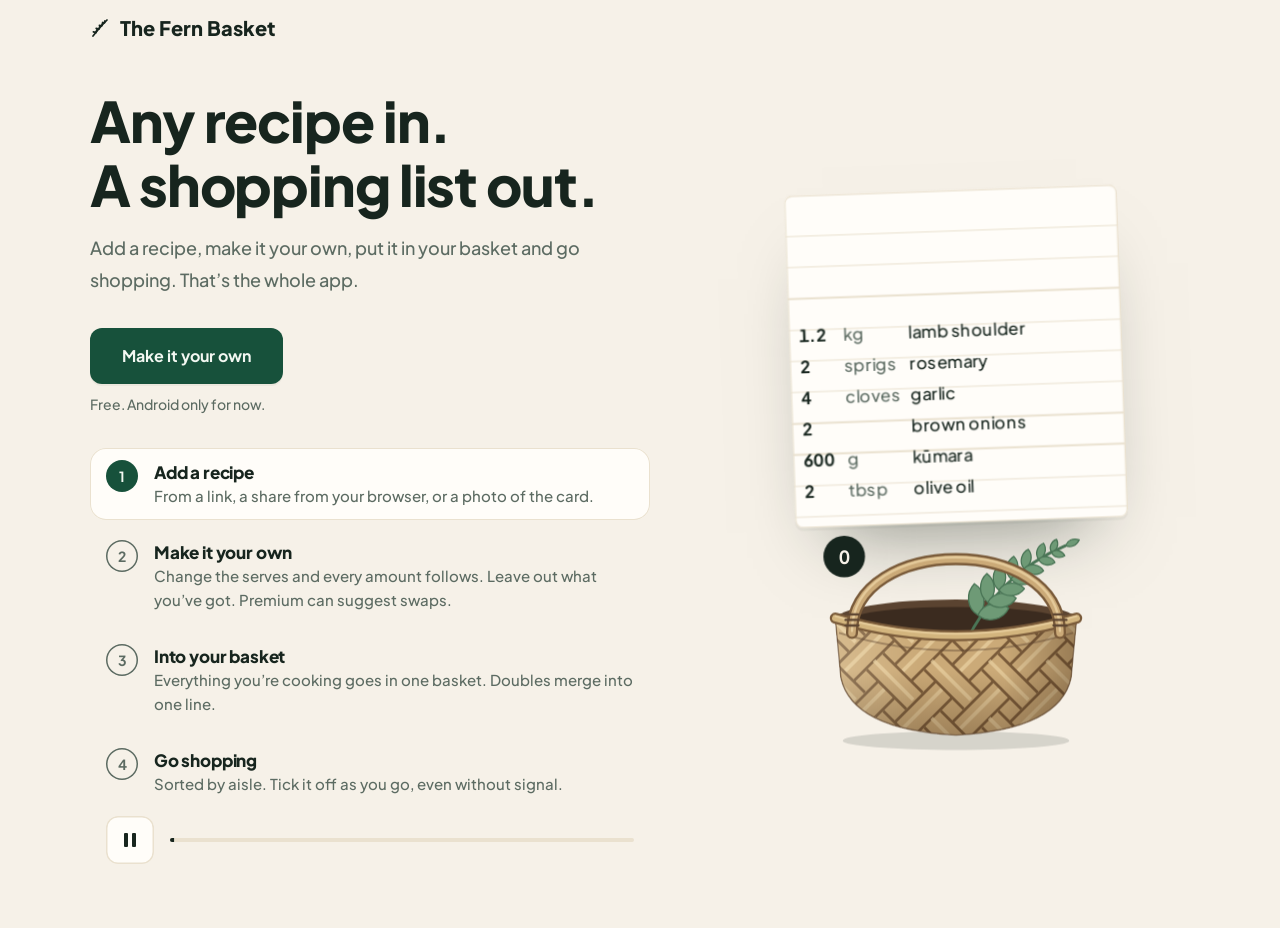
==== commit 750a3bb0: "Homepage: the app's typeface throughout, handle in front, fern inside The app loads one typeface, Pl" ====
--- a/concepts/basket/index.html
+++ b/concepts/basket/index.html
@@ -8,7 +8,7 @@
 <script>document.documentElement.className = 'js';</script>
 <link rel="preconnect" href="https://fonts.googleapis.com">
 <link rel="preconnect" href="https://fonts.gstatic.com" crossorigin>
-<link rel="stylesheet" href="https://fonts.googleapis.com/css2?family=Fraunces:ital,opsz,wght@0,9..144,400..600;1,9..144,400&family=Plus+Jakarta+Sans:wght@400;600;700&display=swap">
+<link rel="stylesheet" href="https://fonts.googleapis.com/css2?family=Plus+Jakarta+Sans:wght@500;600;700;800&display=swap">
 <style>
 /* =========================================================================
    TOKENS: copied from the app's src/theme/tokens.ts. No invented colours.
@@ -19,7 +19,6 @@
   --accent: #17513B; --on-accent: #F3F8F2; --checked: #797369;
   --shadow: 0 2px 0 rgba(23,37,30,.05), 0 24px 48px -28px rgba(23,37,30,.45);
   --shadow-paper: 0 2px 0 rgba(23,37,30,.05), 0 32px 56px -30px rgba(23,37,30,.5);
-  --font-display: 'Fraunces', Georgia, serif;
   --font-body: 'Plus Jakarta Sans', system-ui, -apple-system, 'Segoe UI', Roboto, Arial, sans-serif;
 }
 @media (prefers-color-scheme: dark) {
@@ -37,16 +36,16 @@
    ========================================================================= */
 *, *::before, *::after { box-sizing: border-box; }
 html { -webkit-text-size-adjust: 100%; overflow-x: clip; }
-body { margin: 0; background: var(--paper); color: var(--ink); font: 400 16px/24px var(--font-body); -webkit-font-smoothing: antialiased; }
+body { margin: 0; background: var(--paper); color: var(--ink); font: 500 16px/24px var(--font-body); -webkit-font-smoothing: antialiased; }
 p, h1, h2, ol { margin: 0; }
 .sr-only { position: absolute !important; width: 1px; height: 1px; overflow: hidden; clip: rect(0 0 0 0); white-space: nowrap; }
 :focus-visible { outline: 3px solid var(--accent); outline-offset: 3px; }
 
-.top { max-width: 1136px; margin: 0 auto; padding: 16px; display: flex; align-items: center; gap: 8px; font: 600 20px/24px var(--font-display); }
+.top { max-width: 1136px; margin: 0 auto; padding: 16px; display: flex; align-items: center; gap: 8px; font: 800 20px/24px var(--font-body); }
 .top svg { width: 24px; height: 24px; fill: none; stroke: currentColor; stroke-width: 1.75; stroke-linecap: round; }
 .hero { max-width: 1136px; margin: 0 auto; padding: 24px 16px 64px; overflow-x: clip; display: grid; gap: 40px; justify-items: center; }
 .copy, .how { width: 100%; max-width: 440px; }
-.hero h1 { font: 500 40px/48px var(--font-display); letter-spacing: -.01em; text-wrap: balance; max-width: 14em; }
+.hero h1 { font: 800 40px/48px var(--font-body); letter-spacing: -.02em; text-wrap: balance; max-width: 14em; }
 .lede { margin-top: 16px; font-size: 18px; line-height: 32px; color: var(--muted); max-width: 34em; }
 @media (min-width: 768px) { .hero h1 { font-size: 56px; line-height: 64px; } }
 @media (min-width: 960px) {
@@ -63,9 +62,9 @@
   transition: background-color 250ms ease;
 }
 .step .n { flex: none; width: 32px; height: 32px; border-radius: 50%; display: grid; place-items: center; font-weight: 700; font-size: 14px; box-shadow: inset 0 0 0 1.5px var(--muted); color: var(--muted); transition: background-color 250ms ease, color 250ms ease, box-shadow 250ms ease; }
-.step b { display: block; font: 600 20px/32px var(--font-display); }
+.step b { display: block; font: 800 17px/24px var(--font-body); letter-spacing: -.01em; }
 .step .d { display: block; color: var(--muted); font-size: 15px; line-height: 24px; }
-.step.on { background: var(--surface); box-shadow: var(--shadow); }
+.step.on { background: var(--surface); box-shadow: inset 0 0 0 1px var(--line); }
 .step.on .n { background: var(--accent); color: var(--on-accent); box-shadow: none; }
 .controls { margin-top: 8px; display: flex; align-items: center; gap: 16px; padding: 0 16px; }
 .pp { flex: none; width: 48px; height: 48px; display: grid; place-items: center; border: 0; border-radius: 12px; background: var(--surface); color: var(--ink); box-shadow: inset 0 0 0 1.5px var(--line); cursor: pointer; }
@@ -97,7 +96,7 @@
 .card { position: absolute; left: 52px; top: 20px; width: 256px; height: 256px; padding: 16px; border-radius: 6px; background: var(--surface);
   background-image: repeating-linear-gradient(transparent 0 23px, var(--line) 23px 24px); background-position: 0 8px;
   box-shadow: var(--shadow-paper), inset 0 0 0 1px var(--line); transform: rotate(-2deg); }
-.card .t { font: italic 400 18px/24px var(--font-display); }
+.card .t { font: 800 16px/20px var(--font-body); letter-spacing: -.01em; }
 .card .sv { margin-top: 0; font-size: 13px; line-height: 24px; font-weight: 600; color: var(--muted); }
 .ln { position: absolute; left: 16px; right: 16px; height: 24px; font-size: 13px; line-height: 24px; white-space: nowrap; }
 .ln .q { position: absolute; left: 0; font-weight: 700; font-variant-numeric: tabular-nums; }
@@ -107,9 +106,9 @@
 .roll .col { display: flex; flex-direction: column; }
 .roll .col > span { height: 24px; }
 .strike { position: absolute; left: -2px; right: -2px; height: 2px; top: 11px; background: var(--ink); transform: scaleX(0); transform-origin: left center; }
-.swapto { position: absolute; left: 84px; color: var(--accent); font: italic 400 15px/24px var(--font-display); opacity: 0; }
+.swapto { position: absolute; left: 84px; color: var(--accent); font: 700 13px/24px var(--font-body); opacity: 0; }
 .chip { position: absolute; left: 148px; top: 4px; height: 16px; padding: 0 6px; border-radius: 8px; font: 700 10px/16px var(--font-body); letter-spacing: .06em; text-transform: uppercase; box-shadow: inset 0 0 0 1px var(--accent); color: var(--accent); opacity: 0; }
-.gotit { position: absolute; left: 156px; font: italic 400 15px/24px var(--font-display); color: var(--muted); opacity: 0; transform: rotate(-4deg); }
+.gotit { position: absolute; left: 156px; font: 700 13px/24px var(--font-body); color: var(--muted); opacity: 0; transform: rotate(-4deg); }
 .tap { position: absolute; width: 36px; height: 36px; margin: -18px 0 0 -18px; border-radius: 50%; box-shadow: 0 0 0 2px var(--accent); opacity: 0; }
 
 .card2 { position: absolute; left: 76px; top: 64px; width: 208px; height: 136px; padding: 16px; border-radius: 6px; background: var(--surface);
@@ -135,7 +134,7 @@
 
 /* Shopping list */
 .list { position: absolute; left: 40px; top: 12px; width: 280px; height: 312px; padding: 16px; border-radius: 6px; background: var(--surface); box-shadow: var(--shadow-paper), inset 0 0 0 1px var(--line); opacity: 0; transform: translateY(40px); }
-.list .t { font: italic 400 18px/24px var(--font-display); }
+.list .t { font: 800 16px/20px var(--font-body); letter-spacing: -.01em; }
 .aisle { position: absolute; left: 16px; font: 700 11px/24px var(--font-body); letter-spacing: .12em; text-transform: uppercase; color: var(--muted); }
 .li { position: absolute; left: 16px; right: 16px; height: 24px; font-size: 13px; line-height: 24px; white-space: nowrap; }
 .li .bx { position: absolute; left: 0; top: 5px; width: 14px; height: 14px; border-radius: 3px; box-shadow: inset 0 0 0 1.5px var(--ink); }
@@ -185,7 +184,7 @@
 
         <!-- Second recipe, arrives in beat 3 -->
         <div class="card2" id="card2">
-          <p class="t" style="font: italic 400 16px/24px var(--font-display)">Courgette fritters</p>
+          <p class="t" style="font: 800 16px/20px var(--font-body)">Courgette fritters</p>
           <div class="ln" style="top:40px"><span class="q">3</span><span class="n" style="left:36px">courgettes</span></div>
           <div class="ln" style="top:64px"><span class="q">1</span><span class="n" style="left:36px">brown onion</span></div>
           <div class="ln" style="top:88px"><span class="q">2</span><span class="n" style="left:36px">eggs</span></div>
@@ -211,11 +210,28 @@
         <div class="basket" id="basket">
           <svg class="layer" viewBox="0 0 280 236">
             <ellipse cx="140" cy="214" rx="122" ry="10" fill="#17251E" opacity=".14"/>
-            <path d="M44 88C44 -12 236 -12 236 88" stroke="#7A5B3A" stroke-width="13" fill="none" stroke-linecap="round"/>
-            <path d="M44 88C44 -12 236 -12 236 88" stroke="#CBAA78" stroke-width="8" fill="none" stroke-linecap="round"/>
-            <path d="M44 86C44 -14 236 -14 236 86" stroke="#EBD3A3" stroke-width="2.5" fill="none" stroke-linecap="round" opacity=".8"/>
             <ellipse cx="140" cy="84" rx="130" ry="22" fill="#5A4330"/>
             <ellipse cx="140" cy="86" rx="118" ry="16" fill="#3B2B1F"/>
+            <g fill="none" stroke="#4A7556" stroke-width="3" stroke-linecap="round">
+              <path d="M150 110C172 62 206 26 258 4"/>
+            </g>
+            <g fill="#6E9A76" stroke="#4A7556" stroke-width="1.4" stroke-linejoin="round">
+              <path d="M0 0C8.5 -11.6 25.5 -10.4 34.0 0C25.5 10.4 8.5 11.6 0 0Z" transform="translate(163.7 78.8) rotate(-96.6)"/>
+              <path d="M0 0C8.5 -11.6 25.5 -10.4 34.0 0C25.5 10.4 8.5 11.6 0 0Z" transform="translate(163.7 78.8) rotate(-12.6)"/>
+              <path d="M0 0C7.7 -10.5 23.1 -9.4 30.8 0C23.1 9.4 7.7 10.5 0 0Z" transform="translate(174.4 64.9) rotate(-92.1)"/>
+              <path d="M0 0C7.7 -10.5 23.1 -9.4 30.8 0C23.1 9.4 7.7 10.5 0 0Z" transform="translate(174.4 64.9) rotate(-8.1)"/>
+              <path d="M0 0C6.9 -9.4 20.7 -8.4 27.6 0C20.7 8.4 6.9 9.4 0 0Z" transform="translate(186.2 51.9) rotate(-87.4)"/>
+              <path d="M0 0C6.9 -9.4 20.7 -8.4 27.6 0C20.7 8.4 6.9 9.4 0 0Z" transform="translate(186.2 51.9) rotate(-3.4)"/>
+              <path d="M0 0C6.1 -8.3 18.3 -7.5 24.4 0C18.3 7.5 6.1 8.3 0 0Z" transform="translate(199.1 39.8) rotate(-82.5)"/>
+              <path d="M0 0C6.1 -8.3 18.3 -7.5 24.4 0C18.3 7.5 6.1 8.3 0 0Z" transform="translate(199.1 39.8) rotate(1.5)"/>
+              <path d="M0 0C5.3 -7.2 15.9 -6.5 21.2 0C15.9 6.5 5.3 7.2 0 0Z" transform="translate(213.3 28.7) rotate(-77.5)"/>
+              <path d="M0 0C5.3 -7.2 15.9 -6.5 21.2 0C15.9 6.5 5.3 7.2 0 0Z" transform="translate(213.3 28.7) rotate(6.5)"/>
+              <path d="M0 0C4.5 -6.1 13.5 -5.5 18.0 0C13.5 5.5 4.5 6.1 0 0Z" transform="translate(228.9 18.6) rotate(-72.6)"/>
+              <path d="M0 0C4.5 -6.1 13.5 -5.5 18.0 0C13.5 5.5 4.5 6.1 0 0Z" transform="translate(228.9 18.6) rotate(11.4)"/>
+              <path d="M0 0C3.7 -5.0 11.1 -4.5 14.8 0C11.1 4.5 3.7 5.0 0 0Z" transform="translate(242.9 11.0) rotate(-68.7)"/>
+              <path d="M0 0C3.7 -5.0 11.1 -4.5 14.8 0C11.1 4.5 3.7 5.0 0 0Z" transform="translate(242.9 11.0) rotate(15.3)"/>
+              <path d="M0 0C4 -4 10 -5 16 0C10 5 4 4 0 0Z" transform="translate(258.0 4.0) rotate(-22.9)"/>
+            </g>
           </svg>
           <div class="items" id="items"></div>
           <svg class="layer" viewBox="0 0 280 236">
@@ -264,26 +280,10 @@
             <path d="M10 82Q140 120 270 82" stroke="#7A5B3A" stroke-width="12" fill="none" stroke-linecap="round"/>
             <path d="M10 82Q140 120 270 82" stroke="#D3B57E" stroke-width="7" fill="none" stroke-linecap="round"/>
             <path d="M10 80Q140 118 270 80" stroke="#EBD3A3" stroke-width="2" fill="none" stroke-linecap="round" opacity=".8"/>
-            <g fill="none" stroke="#2E7D5B" stroke-width="3.5" stroke-linecap="round">
-              <path d="M148 104C172 60 206 26 258 4"/>
-            </g>
-            <g fill="#3E8F63" stroke="#2E7D5B" stroke-width="1.4" stroke-linejoin="round">
-              <path d="M0 0C8.5 -11.6 25.5 -10.4 34.0 0C25.5 10.4 8.5 11.6 0 0Z" transform="translate(163.7 78.8) rotate(-96.6)"/>
-              <path d="M0 0C8.5 -11.6 25.5 -10.4 34.0 0C25.5 10.4 8.5 11.6 0 0Z" transform="translate(163.7 78.8) rotate(-12.6)"/>
-              <path d="M0 0C7.7 -10.5 23.1 -9.4 30.8 0C23.1 9.4 7.7 10.5 0 0Z" transform="translate(174.4 64.9) rotate(-92.1)"/>
-              <path d="M0 0C7.7 -10.5 23.1 -9.4 30.8 0C23.1 9.4 7.7 10.5 0 0Z" transform="translate(174.4 64.9) rotate(-8.1)"/>
-              <path d="M0 0C6.9 -9.4 20.7 -8.4 27.6 0C20.7 8.4 6.9 9.4 0 0Z" transform="translate(186.2 51.9) rotate(-87.4)"/>
-              <path d="M0 0C6.9 -9.4 20.7 -8.4 27.6 0C20.7 8.4 6.9 9.4 0 0Z" transform="translate(186.2 51.9) rotate(-3.4)"/>
-              <path d="M0 0C6.1 -8.3 18.3 -7.5 24.4 0C18.3 7.5 6.1 8.3 0 0Z" transform="translate(199.1 39.8) rotate(-82.5)"/>
-              <path d="M0 0C6.1 -8.3 18.3 -7.5 24.4 0C18.3 7.5 6.1 8.3 0 0Z" transform="translate(199.1 39.8) rotate(1.5)"/>
-              <path d="M0 0C5.3 -7.2 15.9 -6.5 21.2 0C15.9 6.5 5.3 7.2 0 0Z" transform="translate(213.3 28.7) rotate(-77.5)"/>
-              <path d="M0 0C5.3 -7.2 15.9 -6.5 21.2 0C15.9 6.5 5.3 7.2 0 0Z" transform="translate(213.3 28.7) rotate(6.5)"/>
-              <path d="M0 0C4.5 -6.1 13.5 -5.5 18.0 0C13.5 5.5 4.5 6.1 0 0Z" transform="translate(228.9 18.6) rotate(-72.6)"/>
-              <path d="M0 0C4.5 -6.1 13.5 -5.5 18.0 0C13.5 5.5 4.5 6.1 0 0Z" transform="translate(228.9 18.6) rotate(11.4)"/>
-              <path d="M0 0C3.7 -5.0 11.1 -4.5 14.8 0C11.1 4.5 3.7 5.0 0 0Z" transform="translate(242.9 11.0) rotate(-68.7)"/>
-              <path d="M0 0C3.7 -5.0 11.1 -4.5 14.8 0C11.1 4.5 3.7 5.0 0 0Z" transform="translate(242.9 11.0) rotate(15.3)"/>
-              <path d="M0 0C4 -4 10 -5 16 0C10 5 4 4 0 0Z" transform="translate(258.0 4.0) rotate(-22.9)"/>
-            </g>
+            <path d="M28 98C28 -8 252 -8 252 98" stroke="#7A5B3A" stroke-width="13" fill="none" stroke-linecap="round"/>
+            <path d="M28 98C28 -8 252 -8 252 98" stroke="#CBAA78" stroke-width="8" fill="none" stroke-linecap="round"/>
+            <path d="M28 96C28 -10 252 -10 252 96" stroke="#EBD3A3" stroke-width="2.5" fill="none" stroke-linecap="round" opacity=".8"/>
+            <path d="M21 78h14M21 84h14M21 90h14M245 78h14M245 84h14M245 90h14" stroke="#5E4632" stroke-width="2.5" stroke-linecap="round"/>
           </svg>
           <span class="plus" id="plus">+1</span>
           <span class="badge"><span class="col" id="badge"><span>0</span><span>1</span><span>2</span><span>3</span><span>4</span><span>5</span><span>6</span><span>7</span></span></span>
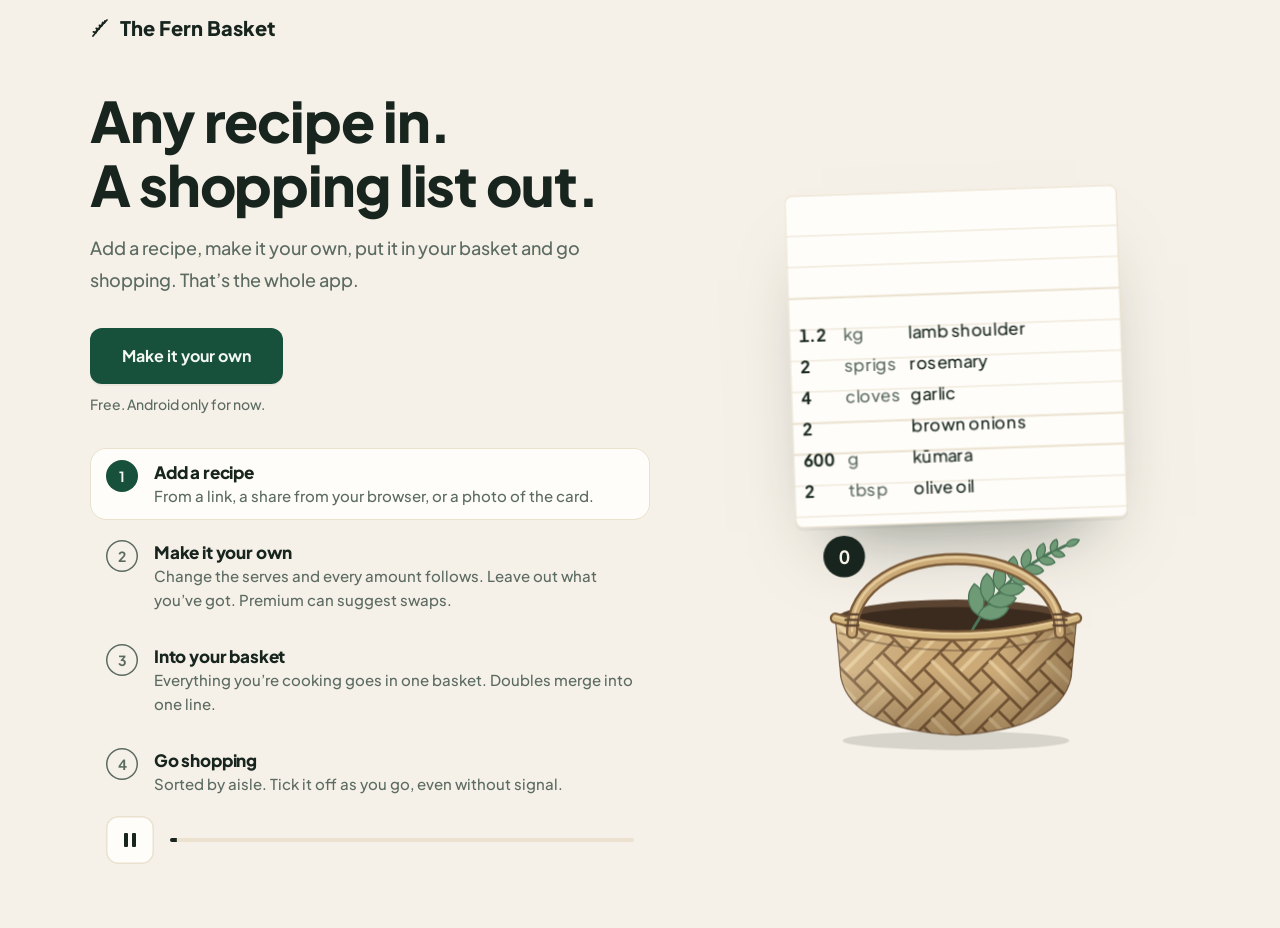
==== commit 28967661: "Basket: no ground shadows under the produce The little shadow that faded in under each item after it" ====
--- a/concepts/basket/index.html
+++ b/concepts/basket/index.html
@@ -126,7 +126,6 @@
 .items { position: absolute; inset: 0; }
 .ico { position: absolute; left: 0; top: 0; width: 52px; height: 52px; opacity: 0; }
 .ico svg { display: block; width: 52px; height: 52px; overflow: visible; }
-.ico .gs { opacity: 0; }
 .badge { position: absolute; left: -2px; top: -4px; width: 32px; height: 32px; border-radius: 50%; background: var(--ink); color: var(--paper); overflow: hidden; font: 700 14px/32px var(--font-body); text-align: center; font-variant-numeric: tabular-nums; }
 .badge .col { display: flex; flex-direction: column; }
 .badge .col > span { height: 32px; }
@@ -333,13 +332,13 @@
 
 /* ---- Ingredients, drawn in ink (40 x 40) ------------------------------- */
 const ICON = {
-  lamb: '<ellipse class="gs" cx="40" cy="66" rx="27" ry="4" fill="#17251E" opacity=".08"/><path d="M52 40l14-16" stroke="#E4DAC6" stroke-width="7" stroke-linecap="round"/><circle cx="67" cy="23" r="5" fill="#EFE7D6"/><circle cx="67" cy="23" r="2" fill="#D9A79C"/><path d="M12 44c0-15 13-25 30-25 12 0 20 5 22 14 2 10-6 24-24 26C22 61 12 56 12 44z" fill="#EAD9C1"/><path d="M17 45c0-12 11-20 25-20 10 0 16 4 17 11 1 8-6 19-20 21-13 1-22-3-22-12z" fill="#B24E45"/><path d="M22 46c1-9 9-15 19-15 8 0 12 3 13 8 0 7-6 14-16 15-9 1-16-2-16-8z" fill="#C5645A"/><path d="M27 41c6 0 10 6 19 4M29 51c5-2 9-4 15-3M43 35c3 1 5 3 6 6" stroke="#EFC9BF" stroke-width="1.6" fill="none" stroke-linecap="round" opacity=".9"/><path d="M20 38c3-5 9-9 16-10" stroke="#FFFFFF" stroke-width="2" fill="none" stroke-linecap="round" opacity=".45"/>',
-  rosemary: '<ellipse class="gs" cx="40" cy="76" rx="14" ry="3" fill="#17251E" opacity=".08"/><path d="M40 76V12" stroke="#6E5238" stroke-width="2.2" stroke-linecap="round"/><g stroke-width="2.3" stroke-linecap="round" fill="none"><path d="M40 70l-9-9M40 65l9-10M40 60l-10-9M40 55l10-10M40 50l-10-10M40 45l10-10M40 40l-10-9M40 35l9-10M40 30l-9-9M40 25l8-10M40 20l-6-9M40 16l5-9" stroke="#3E6B48"/><path d="M40 68l-8-9M40 62l8-9M40 57l-9-9M40 52l9-10M40 47l-9-10M40 42l9-10M40 37l-8-9M40 32l8-9M40 27l-7-9M40 22l6-9" stroke="#6C9A6F"/><path d="M40 73l-7-6M40 72l7-8M40 12l-3-6M40 12l3-6" stroke="#9CBE93"/></g>',
-  garlic: '<ellipse class="gs" cx="40" cy="70" rx="20" ry="3" fill="#17251E" opacity=".08"/><path d="M33 66l-3 6M40 67v6M47 66l3 6M36 67l-1 6M44 67l1 6" stroke="#B9AA8C" stroke-width="1.4" stroke-linecap="round"/><path d="M40 20c3 7 24 10 24 30 0 12-11 19-24 19S16 62 16 50c0-20 21-23 24-30z" fill="#EFE8DA"/><path d="M40 28c-5 8-8 18-6 40M40 28c5 8 8 18 6 40M40 28c-11 5-15 17-16 35M40 28c11 5 15 17 16 35" stroke="#D5C8AE" stroke-width="1.6" fill="none" stroke-linecap="round"/><path d="M26 44c-2 6-2 14 0 20M54 44c2 6 2 14 0 20" stroke="#C7B6D2" stroke-width="1.2" fill="none" stroke-linecap="round" opacity=".7"/><path d="M36 22c0-6 2-11 4-14 2 3 4 8 4 14-3-1-5-1-8 0z" fill="#D9CFB4"/><path d="M40 8v14" stroke="#C9BC9C" stroke-width="1.2" stroke-linecap="round"/><path d="M27 40c2-6 6-10 11-12" stroke="#FFFFFF" stroke-width="2" fill="none" stroke-linecap="round" opacity=".6"/>',
-  onion: '<ellipse class="gs" cx="40" cy="70" rx="20" ry="3" fill="#17251E" opacity=".08"/><path d="M34 68l-2 5M40 68v6M46 68l2 5" stroke="#8C6A45" stroke-width="1.4" stroke-linecap="round"/><path d="M40 16c6 8 22 12 22 30 0 13-10 22-22 22S18 59 18 46c0-18 16-22 22-30z" fill="#C98F52"/><path d="M40 22c-8 8-12 20-10 42M40 22c8 8 12 20 10 42M40 22c-13 8-17 20-18 36M40 22c13 8 17 20 18 36" stroke="#A9702F" stroke-width="1.4" fill="none" stroke-linecap="round"/><path d="M30 40c1-8 5-14 9-18" stroke="#EBBE86" stroke-width="2.4" fill="none" stroke-linecap="round"/><path d="M36 18c0-6 2-10 4-12 2 2 4 6 4 12z" fill="#A9702F"/><path d="M44 12c3-2 6-2 8 1" stroke="#A9702F" stroke-width="1.6" fill="none" stroke-linecap="round"/>',
-  pumpkin: '<ellipse class="gs" cx="40" cy="68" rx="30" ry="4" fill="#17251E" opacity=".08"/><path d="M35 30c0-5 2-9 5-11 3 2 5 6 5 11-3-1-7-1-10 0z" fill="#8F8A6C"/><path d="M40 19v11" stroke="#6E6A52" stroke-width="1.2" stroke-linecap="round"/><ellipse cx="40" cy="48" rx="33" ry="19" fill="#6F8074"/><ellipse cx="18" cy="48" rx="10" ry="17" fill="#93A395" stroke="#6F8074" stroke-width="1.2"/><ellipse cx="62" cy="48" rx="10" ry="17" fill="#93A395" stroke="#6F8074" stroke-width="1.2"/><ellipse cx="28" cy="48" rx="11" ry="19" fill="#A5B4A6" stroke="#6F8074" stroke-width="1.2"/><ellipse cx="52" cy="48" rx="11" ry="19" fill="#A5B4A6" stroke="#6F8074" stroke-width="1.2"/><ellipse cx="40" cy="48" rx="11" ry="20" fill="#B3C0B2" stroke="#6F8074" stroke-width="1.2"/><path d="M34 36c-2 5-2 12 0 18" stroke="#FFFFFF" opacity=".35" stroke-width="2.2" fill="none" stroke-linecap="round"/><path d="M40 68c-8 0-14-2-18-4" stroke="#5E6E63" opacity=".5" stroke-width="1.4" fill="none" stroke-linecap="round"/>',
-  courgette: '<ellipse class="gs" cx="42" cy="68" rx="30" ry="4" fill="#17251E" opacity=".08"/><path d="M12.9 60.6L6.1 66.4" stroke="#C4D4A0" stroke-width="8" stroke-linecap="round"/><path d="M12.9 60.6L6.1 66.4" stroke="#93AB76" stroke-width="2.4" stroke-linecap="round"/><path d="M21.8 64.9L73.8 20.9A9 9 0 0 0 62.2 7.1L10.2 51.1A9 9 0 0 0 21.8 64.9Z" fill="#33582A"/><path d="M19.6 61.6L69.8 19.1A7.6 7.6 0 0 0 60 7.4L9.8 49.9A7.6 7.6 0 0 0 19.6 61.6Z" fill="#456F35"/><path d="M17.5 50.6L57 17.2" stroke="#7BA35A" stroke-width="2.2" stroke-linecap="round" opacity=".8"/><g fill="#A5C77F" opacity=".85"><ellipse cx="24" cy="54" rx="1.2" ry=".7" transform="rotate(-40 24 54)"/><ellipse cx="30" cy="52" rx="1.2" ry=".7" transform="rotate(-40 30 52)"/><ellipse cx="34" cy="45" rx="1.2" ry=".7" transform="rotate(-40 34 45)"/><ellipse cx="40" cy="43" rx="1.2" ry=".7" transform="rotate(-40 40 43)"/><ellipse cx="44" cy="36" rx="1.2" ry=".7" transform="rotate(-40 44 36)"/><ellipse cx="51" cy="33" rx="1.2" ry=".7" transform="rotate(-40 51 33)"/><ellipse cx="54" cy="26" rx="1.2" ry=".7" transform="rotate(-40 54 26)"/><ellipse cx="61" cy="23" rx="1.2" ry=".7" transform="rotate(-40 61 23)"/><ellipse cx="63" cy="15" rx="1.2" ry=".7" transform="rotate(-40 63 15)"/><ellipse cx="28" cy="44" rx="1.2" ry=".7" transform="rotate(-40 28 44)"/><ellipse cx="48" cy="26" rx="1.2" ry=".7" transform="rotate(-40 48 26)"/></g><circle cx="74" cy="9" r="1.7" fill="#8A6A4B"/>',
-  egg: '<ellipse class="gs" cx="40" cy="68" rx="18" ry="3" fill="#17251E" opacity=".08"/><path d="M40 12c10 0 18 14 18 30 0 12-8 22-18 22S22 54 22 42c0-16 8-30 18-30z" fill="#EFDFC3"/><ellipse cx="48" cy="44" rx="7" ry="16" fill="#DCC7A3" opacity=".6"/><ellipse cx="33" cy="28" rx="3" ry="6" fill="#fff" opacity=".55"/><circle cx="30" cy="44" r="1" fill="#C9B08A"/><circle cx="44" cy="24" r=".9" fill="#C9B08A"/><circle cx="38" cy="56" r="1" fill="#C9B08A"/>'
+  lamb: '<path d="M52 40l14-16" stroke="#E4DAC6" stroke-width="7" stroke-linecap="round"/><circle cx="67" cy="23" r="5" fill="#EFE7D6"/><circle cx="67" cy="23" r="2" fill="#D9A79C"/><path d="M12 44c0-15 13-25 30-25 12 0 20 5 22 14 2 10-6 24-24 26C22 61 12 56 12 44z" fill="#EAD9C1"/><path d="M17 45c0-12 11-20 25-20 10 0 16 4 17 11 1 8-6 19-20 21-13 1-22-3-22-12z" fill="#B24E45"/><path d="M22 46c1-9 9-15 19-15 8 0 12 3 13 8 0 7-6 14-16 15-9 1-16-2-16-8z" fill="#C5645A"/><path d="M27 41c6 0 10 6 19 4M29 51c5-2 9-4 15-3M43 35c3 1 5 3 6 6" stroke="#EFC9BF" stroke-width="1.6" fill="none" stroke-linecap="round" opacity=".9"/><path d="M20 38c3-5 9-9 16-10" stroke="#FFFFFF" stroke-width="2" fill="none" stroke-linecap="round" opacity=".45"/>',
+  rosemary: '<path d="M40 76V12" stroke="#6E5238" stroke-width="2.2" stroke-linecap="round"/><g stroke-width="2.3" stroke-linecap="round" fill="none"><path d="M40 70l-9-9M40 65l9-10M40 60l-10-9M40 55l10-10M40 50l-10-10M40 45l10-10M40 40l-10-9M40 35l9-10M40 30l-9-9M40 25l8-10M40 20l-6-9M40 16l5-9" stroke="#3E6B48"/><path d="M40 68l-8-9M40 62l8-9M40 57l-9-9M40 52l9-10M40 47l-9-10M40 42l9-10M40 37l-8-9M40 32l8-9M40 27l-7-9M40 22l6-9" stroke="#6C9A6F"/><path d="M40 73l-7-6M40 72l7-8M40 12l-3-6M40 12l3-6" stroke="#9CBE93"/></g>',
+  garlic: '<path d="M33 66l-3 6M40 67v6M47 66l3 6M36 67l-1 6M44 67l1 6" stroke="#B9AA8C" stroke-width="1.4" stroke-linecap="round"/><path d="M40 20c3 7 24 10 24 30 0 12-11 19-24 19S16 62 16 50c0-20 21-23 24-30z" fill="#EFE8DA"/><path d="M40 28c-5 8-8 18-6 40M40 28c5 8 8 18 6 40M40 28c-11 5-15 17-16 35M40 28c11 5 15 17 16 35" stroke="#D5C8AE" stroke-width="1.6" fill="none" stroke-linecap="round"/><path d="M26 44c-2 6-2 14 0 20M54 44c2 6 2 14 0 20" stroke="#C7B6D2" stroke-width="1.2" fill="none" stroke-linecap="round" opacity=".7"/><path d="M36 22c0-6 2-11 4-14 2 3 4 8 4 14-3-1-5-1-8 0z" fill="#D9CFB4"/><path d="M40 8v14" stroke="#C9BC9C" stroke-width="1.2" stroke-linecap="round"/><path d="M27 40c2-6 6-10 11-12" stroke="#FFFFFF" stroke-width="2" fill="none" stroke-linecap="round" opacity=".6"/>',
+  onion: '<path d="M34 68l-2 5M40 68v6M46 68l2 5" stroke="#8C6A45" stroke-width="1.4" stroke-linecap="round"/><path d="M40 16c6 8 22 12 22 30 0 13-10 22-22 22S18 59 18 46c0-18 16-22 22-30z" fill="#C98F52"/><path d="M40 22c-8 8-12 20-10 42M40 22c8 8 12 20 10 42M40 22c-13 8-17 20-18 36M40 22c13 8 17 20 18 36" stroke="#A9702F" stroke-width="1.4" fill="none" stroke-linecap="round"/><path d="M30 40c1-8 5-14 9-18" stroke="#EBBE86" stroke-width="2.4" fill="none" stroke-linecap="round"/><path d="M36 18c0-6 2-10 4-12 2 2 4 6 4 12z" fill="#A9702F"/><path d="M44 12c3-2 6-2 8 1" stroke="#A9702F" stroke-width="1.6" fill="none" stroke-linecap="round"/>',
+  pumpkin: '<path d="M35 30c0-5 2-9 5-11 3 2 5 6 5 11-3-1-7-1-10 0z" fill="#8F8A6C"/><path d="M40 19v11" stroke="#6E6A52" stroke-width="1.2" stroke-linecap="round"/><ellipse cx="40" cy="48" rx="33" ry="19" fill="#6F8074"/><ellipse cx="18" cy="48" rx="10" ry="17" fill="#93A395" stroke="#6F8074" stroke-width="1.2"/><ellipse cx="62" cy="48" rx="10" ry="17" fill="#93A395" stroke="#6F8074" stroke-width="1.2"/><ellipse cx="28" cy="48" rx="11" ry="19" fill="#A5B4A6" stroke="#6F8074" stroke-width="1.2"/><ellipse cx="52" cy="48" rx="11" ry="19" fill="#A5B4A6" stroke="#6F8074" stroke-width="1.2"/><ellipse cx="40" cy="48" rx="11" ry="20" fill="#B3C0B2" stroke="#6F8074" stroke-width="1.2"/><path d="M34 36c-2 5-2 12 0 18" stroke="#FFFFFF" opacity=".35" stroke-width="2.2" fill="none" stroke-linecap="round"/><path d="M40 68c-8 0-14-2-18-4" stroke="#5E6E63" opacity=".5" stroke-width="1.4" fill="none" stroke-linecap="round"/>',
+  courgette: '<path d="M12.9 60.6L6.1 66.4" stroke="#C4D4A0" stroke-width="8" stroke-linecap="round"/><path d="M12.9 60.6L6.1 66.4" stroke="#93AB76" stroke-width="2.4" stroke-linecap="round"/><path d="M21.8 64.9L73.8 20.9A9 9 0 0 0 62.2 7.1L10.2 51.1A9 9 0 0 0 21.8 64.9Z" fill="#33582A"/><path d="M19.6 61.6L69.8 19.1A7.6 7.6 0 0 0 60 7.4L9.8 49.9A7.6 7.6 0 0 0 19.6 61.6Z" fill="#456F35"/><path d="M17.5 50.6L57 17.2" stroke="#7BA35A" stroke-width="2.2" stroke-linecap="round" opacity=".8"/><g fill="#A5C77F" opacity=".85"><ellipse cx="24" cy="54" rx="1.2" ry=".7" transform="rotate(-40 24 54)"/><ellipse cx="30" cy="52" rx="1.2" ry=".7" transform="rotate(-40 30 52)"/><ellipse cx="34" cy="45" rx="1.2" ry=".7" transform="rotate(-40 34 45)"/><ellipse cx="40" cy="43" rx="1.2" ry=".7" transform="rotate(-40 40 43)"/><ellipse cx="44" cy="36" rx="1.2" ry=".7" transform="rotate(-40 44 36)"/><ellipse cx="51" cy="33" rx="1.2" ry=".7" transform="rotate(-40 51 33)"/><ellipse cx="54" cy="26" rx="1.2" ry=".7" transform="rotate(-40 54 26)"/><ellipse cx="61" cy="23" rx="1.2" ry=".7" transform="rotate(-40 61 23)"/><ellipse cx="63" cy="15" rx="1.2" ry=".7" transform="rotate(-40 63 15)"/><ellipse cx="28" cy="44" rx="1.2" ry=".7" transform="rotate(-40 28 44)"/><ellipse cx="48" cy="26" rx="1.2" ry=".7" transform="rotate(-40 48 26)"/></g><circle cx="74" cy="9" r="1.7" fill="#8A6A4B"/>',
+  egg: '<path d="M40 12c10 0 18 14 18 30 0 12-8 22-18 22S22 54 22 42c0-16 8-30 18-30z" fill="#EFDFC3"/><ellipse cx="48" cy="44" rx="7" ry="16" fill="#DCC7A3" opacity=".6"/><ellipse cx="33" cy="28" rx="3" ry="6" fill="#fff" opacity=".55"/><circle cx="30" cy="44" r="1" fill="#C9B08A"/><circle cx="44" cy="24" r=".9" fill="#C9B08A"/><circle cx="38" cy="56" r="1" fill="#C9B08A"/>'
 };
 function makeIcon(name) {
   const d = document.createElement('div'); d.className = 'ico';
@@ -365,7 +364,6 @@
   A(t, el, 'transform', vals, dur, E.lin, offs);
   const rest = tf(to[0], to[1], rot, 1);
   A(t + dur, el, 'transform', [rest, rest + ' scale(1.08,.92)', rest + ' scale(.98,1.02)', rest], 300, E.out, [0, .35, .7, 1]);   // settle
-  A(t + dur, el.querySelector('.gs'), 'opacity', [0, 1], 260);   // its shadow comes back once it has landed
   return { land: t + dur, rest: rest };
 }
 /* The basket leans back a touch while things are thrown in, and each landing
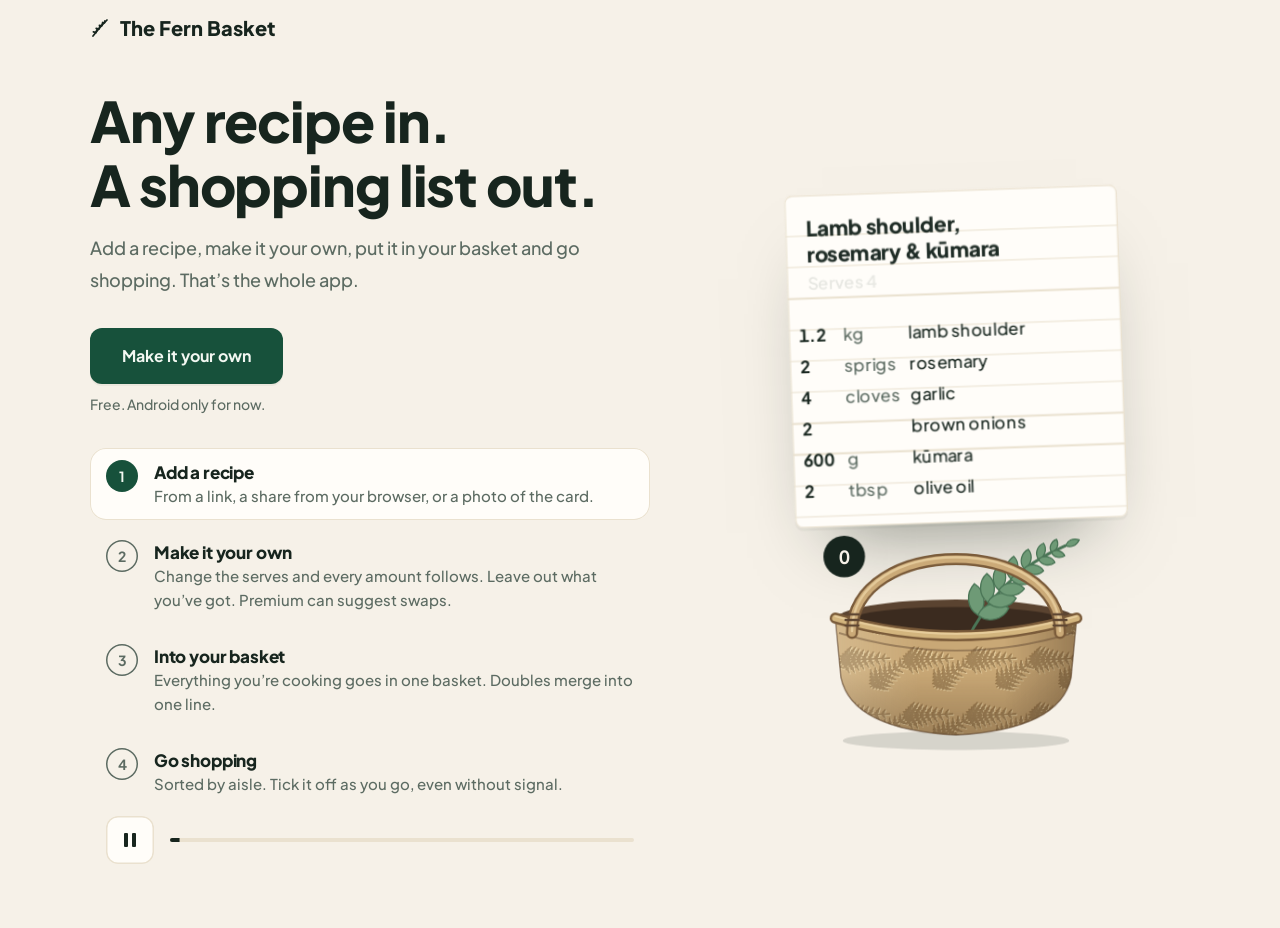
==== commit c84f2ba6: "Basket: a silver-fern frond repeated as the body texture In place of the interlaced weave, a small s" ====
--- a/concepts/basket/index.html
+++ b/concepts/basket/index.html
@@ -118,7 +118,8 @@
 
 /* Basket: back (shadow, handle, inside), the items, then the woven front over them.
    Drawn at 280 x 236 and shown at 200 x 170, in the shape of the logo: the arched
-   handle, the interlaced weave and the fern rising out of it. The produce and the
+   handle, a silver-fern frond repeated across the body as its texture, and the
+   fern rising out of it. The produce and the
    wicker keep their natural colours in both colour schemes; that is what makes
    them readable. */
 .basket { position: absolute; left: 80px; top: 290px; width: 200px; height: 170px; transform-origin: 50% 100%; }
@@ -235,42 +236,67 @@
           <div class="items" id="items"></div>
           <svg class="layer" viewBox="0 0 280 236">
             <defs>
+              <g id="fb-fern"><path d="M0 0C14 -6 30 -10 52 -16" fill="none" stroke-width="1.6" stroke-linecap="round"/><path d="M0.0 0.0L1.7 -3.6L3.4 -1.1L5.1 -3.0L6.9 -0.9L8.6 -2.4L10.3 -0.7L12.0 -1.6L13.7 -0.5L15.4 -0.4L17.2 0.0L15.4 0.4L13.7 0.5L12.0 1.6L10.3 0.7L8.6 2.4L6.9 0.9L5.1 3.0L3.4 1.1L1.7 3.6Z" transform="translate(3.0 -1.2) rotate(-79.9)"/><path d="M0.0 0.0L1.7 -3.6L3.4 -1.1L5.1 -3.0L6.9 -0.9L8.6 -2.4L10.3 -0.7L12.0 -1.6L13.7 -0.5L15.4 -0.4L17.2 0.0L15.4 0.4L13.7 0.5L12.0 1.6L10.3 0.7L8.6 2.4L6.9 0.9L5.1 3.0L3.4 1.1L1.7 3.6Z" transform="translate(3.0 -1.2) rotate(36.1)"/><path d="M0.0 0.0L1.6 -3.4L3.1 -1.0L4.7 -2.8L6.3 -0.8L7.9 -2.2L9.4 -0.7L11.0 -1.5L12.6 -0.5L14.2 -0.4L15.7 0.0L14.2 0.4L12.6 0.5L11.0 1.5L9.4 0.7L7.9 2.2L6.3 0.8L4.7 2.8L3.1 1.0L1.6 3.4Z" transform="translate(8.0 -3.2) rotate(-77.9)"/><path d="M0.0 0.0L1.6 -3.4L3.1 -1.0L4.7 -2.8L6.3 -0.8L7.9 -2.2L9.4 -0.7L11.0 -1.5L12.6 -0.5L14.2 -0.4L15.7 0.0L14.2 0.4L12.6 0.5L11.0 1.5L9.4 0.7L7.9 2.2L6.3 0.8L4.7 2.8L3.1 1.0L1.6 3.4Z" transform="translate(8.0 -3.2) rotate(38.1)"/><path d="M0.0 0.0L1.8 -3.0L3.6 -0.9L5.3 -2.3L7.1 -0.7L8.9 -1.6L10.7 -0.5L12.5 -0.4L14.2 0.0L12.5 0.4L10.7 0.5L8.9 1.6L7.1 0.7L5.3 2.3L3.6 0.9L1.8 3.0Z" transform="translate(13.4 -5.0) rotate(-76.3)"/><path d="M0.0 0.0L1.8 -3.0L3.6 -0.9L5.3 -2.3L7.1 -0.7L8.9 -1.6L10.7 -0.5L12.5 -0.4L14.2 0.0L12.5 0.4L10.7 0.5L8.9 1.6L7.1 0.7L5.3 2.3L3.6 0.9L1.8 3.0Z" transform="translate(13.4 -5.0) rotate(39.7)"/><path d="M0.0 0.0L1.6 -2.7L3.2 -0.8L4.8 -2.1L6.4 -0.6L8.0 -1.5L9.5 -0.4L11.1 -0.4L12.7 0.0L11.1 0.4L9.5 0.4L8.0 1.5L6.4 0.6L4.8 2.1L3.2 0.8L1.6 2.7Z" transform="translate(18.9 -6.8) rotate(-75.1)"/><path d="M0.0 0.0L1.6 -2.7L3.2 -0.8L4.8 -2.1L6.4 -0.6L8.0 -1.5L9.5 -0.4L11.1 -0.4L12.7 0.0L11.1 0.4L9.5 0.4L8.0 1.5L6.4 0.6L4.8 2.1L3.2 0.8L1.6 2.7Z" transform="translate(18.9 -6.8) rotate(40.9)"/><path d="M0.0 0.0L1.9 -2.2L3.7 -0.7L5.6 -1.5L7.4 -0.5L9.3 -0.4L11.1 0.0L9.3 0.4L7.4 0.5L5.6 1.5L3.7 0.7L1.9 2.2Z" transform="translate(24.8 -8.5) rotate(-74.1)"/><path d="M0.0 0.0L1.9 -2.2L3.7 -0.7L5.6 -1.5L7.4 -0.5L9.3 -0.4L11.1 0.0L9.3 0.4L7.4 0.5L5.6 1.5L3.7 0.7L1.9 2.2Z" transform="translate(24.8 -8.5) rotate(41.9)"/><path d="M0.0 0.0L1.6 -2.0L3.2 -0.6L4.7 -1.4L6.3 -0.4L7.9 -0.4L9.5 0.0L7.9 0.4L6.3 0.4L4.7 1.4L3.2 0.6L1.6 2.0Z" transform="translate(31.0 -10.3) rotate(-73.5)"/><path d="M0.0 0.0L1.6 -2.0L3.2 -0.6L4.7 -1.4L6.3 -0.4L7.9 -0.4L9.5 0.0L7.9 0.4L6.3 0.4L4.7 1.4L3.2 0.6L1.6 2.0Z" transform="translate(31.0 -10.3) rotate(42.5)"/><path d="M0.0 0.0L1.3 -1.7L2.6 -0.5L3.8 -1.2L5.1 -0.4L6.4 -0.4L7.7 0.0L6.4 0.4L5.1 0.4L3.8 1.2L2.6 0.5L1.3 1.7Z" transform="translate(37.6 -12.1) rotate(-73.2)"/><path d="M0.0 0.0L1.3 -1.7L2.6 -0.5L3.8 -1.2L5.1 -0.4L6.4 -0.4L7.7 0.0L6.4 0.4L5.1 0.4L3.8 1.2L2.6 0.5L1.3 1.7Z" transform="translate(37.6 -12.1) rotate(42.8)"/><path d="M0.0 0.0L0.9 -1.3L1.9 -0.4L2.8 -1.0L3.8 -0.3L4.7 -0.4L5.7 0.0L4.7 0.4L3.8 0.3L2.8 1.0L1.9 0.4L0.9 1.3Z" transform="translate(44.6 -14.0) rotate(-73.1)"/><path d="M0.0 0.0L0.9 -1.3L1.9 -0.4L2.8 -1.0L3.8 -0.3L4.7 -0.4L5.7 0.0L4.7 0.4L3.8 0.3L2.8 1.0L1.9 0.4L0.9 1.3Z" transform="translate(44.6 -14.0) rotate(42.9)"/></g>
               <clipPath id="fb-body"><path d="M10 82Q140 120 270 82L264 146Q252 202 140 208Q28 202 16 146Z"/></clipPath>
               <linearGradient id="fb-round" x1="0" y1="0" x2="1" y2="0"><stop offset="0" stop-color="#FFF6DE" stop-opacity=".22"/><stop offset=".35" stop-color="#FFF6DE" stop-opacity="0"/><stop offset=".7" stop-color="#3A2614" stop-opacity="0"/><stop offset="1" stop-color="#3A2614" stop-opacity=".34"/></linearGradient>
               <linearGradient id="fb-down" x1="0" y1="0" x2="0" y2="1"><stop offset=".45" stop-color="#3A2614" stop-opacity="0"/><stop offset="1" stop-color="#3A2614" stop-opacity=".3"/></linearGradient>
             </defs>
             <path d="M10 82Q140 120 270 82L264 146Q252 202 140 208Q28 202 16 146Z" fill="#C9A876"/>
             <g clip-path="url(#fb-body)">
-            <path d="M60 40L-140 240M122 40L-78 240M184 40L-16 240M246 40L46 240M308 40L108 240M370 40L170 240M432 40L232 240M494 40L294 240" stroke="#7A5B3A" stroke-width="28" fill="none"/>
-            <path d="M60 40L-140 240M122 40L-78 240M184 40L-16 240M246 40L46 240M308 40L108 240M370 40L170 240M432 40L232 240M494 40L294 240" stroke="#CBAA78" stroke-width="22" fill="none"/>
-            <path d="M60 40L-140 240M122 40L-78 240M184 40L-16 240M246 40L46 240M308 40L108 240M370 40L170 240M432 40L232 240M494 40L294 240" stroke="#EBD3A3" stroke-width="4" fill="none" opacity=".7" transform="translate(-1.2 -1.2)"/>
-            <path d="M-160 40L40 240" stroke="#7A5B3A" stroke-width="28" fill="none" stroke-dasharray="59.68 28" stroke-dashoffset="49.64"/>
-            <path d="M-160 40L40 240" stroke="#CBAA78" stroke-width="22" fill="none" stroke-dasharray="59.68 28" stroke-dashoffset="49.64"/>
-            <path d="M-160 40L40 240" stroke="#EBD3A3" stroke-width="4" fill="none" opacity=".7" stroke-dasharray="59.68 28" stroke-dashoffset="49.64" transform="translate(-1.2 -1.2)"/>
-            <path d="M-98 40L102 240" stroke="#7A5B3A" stroke-width="28" fill="none" stroke-dasharray="59.68 28" stroke-dashoffset="49.64"/>
-            <path d="M-98 40L102 240" stroke="#CBAA78" stroke-width="22" fill="none" stroke-dasharray="59.68 28" stroke-dashoffset="49.64"/>
-            <path d="M-98 40L102 240" stroke="#EBD3A3" stroke-width="4" fill="none" opacity=".7" stroke-dasharray="59.68 28" stroke-dashoffset="49.64" transform="translate(-1.2 -1.2)"/>
-            <path d="M-36 40L164 240" stroke="#7A5B3A" stroke-width="28" fill="none" stroke-dasharray="59.68 28" stroke-dashoffset="49.64"/>
-            <path d="M-36 40L164 240" stroke="#CBAA78" stroke-width="22" fill="none" stroke-dasharray="59.68 28" stroke-dashoffset="49.64"/>
-            <path d="M-36 40L164 240" stroke="#EBD3A3" stroke-width="4" fill="none" opacity=".7" stroke-dasharray="59.68 28" stroke-dashoffset="49.64" transform="translate(-1.2 -1.2)"/>
-            <path d="M26 40L226 240" stroke="#7A5B3A" stroke-width="28" fill="none" stroke-dasharray="59.68 28" stroke-dashoffset="49.64"/>
-            <path d="M26 40L226 240" stroke="#CBAA78" stroke-width="22" fill="none" stroke-dasharray="59.68 28" stroke-dashoffset="49.64"/>
-            <path d="M26 40L226 240" stroke="#EBD3A3" stroke-width="4" fill="none" opacity=".7" stroke-dasharray="59.68 28" stroke-dashoffset="49.64" transform="translate(-1.2 -1.2)"/>
-            <path d="M88 40L288 240" stroke="#7A5B3A" stroke-width="28" fill="none" stroke-dasharray="59.68 28" stroke-dashoffset="49.64"/>
-            <path d="M88 40L288 240" stroke="#CBAA78" stroke-width="22" fill="none" stroke-dasharray="59.68 28" stroke-dashoffset="49.64"/>
-            <path d="M88 40L288 240" stroke="#EBD3A3" stroke-width="4" fill="none" opacity=".7" stroke-dasharray="59.68 28" stroke-dashoffset="49.64" transform="translate(-1.2 -1.2)"/>
-            <path d="M150 40L350 240" stroke="#7A5B3A" stroke-width="28" fill="none" stroke-dasharray="59.68 28" stroke-dashoffset="49.64"/>
-            <path d="M150 40L350 240" stroke="#CBAA78" stroke-width="22" fill="none" stroke-dasharray="59.68 28" stroke-dashoffset="49.64"/>
-            <path d="M150 40L350 240" stroke="#EBD3A3" stroke-width="4" fill="none" opacity=".7" stroke-dasharray="59.68 28" stroke-dashoffset="49.64" transform="translate(-1.2 -1.2)"/>
-            <path d="M212 40L412 240" stroke="#7A5B3A" stroke-width="28" fill="none" stroke-dasharray="59.68 28" stroke-dashoffset="49.64"/>
-            <path d="M212 40L412 240" stroke="#CBAA78" stroke-width="22" fill="none" stroke-dasharray="59.68 28" stroke-dashoffset="49.64"/>
-            <path d="M212 40L412 240" stroke="#EBD3A3" stroke-width="4" fill="none" opacity=".7" stroke-dasharray="59.68 28" stroke-dashoffset="49.64" transform="translate(-1.2 -1.2)"/>
-            <path d="M274 40L474 240" stroke="#7A5B3A" stroke-width="28" fill="none" stroke-dasharray="59.68 28" stroke-dashoffset="49.64"/>
-            <path d="M274 40L474 240" stroke="#CBAA78" stroke-width="22" fill="none" stroke-dasharray="59.68 28" stroke-dashoffset="49.64"/>
-            <path d="M274 40L474 240" stroke="#EBD3A3" stroke-width="4" fill="none" opacity=".7" stroke-dasharray="59.68 28" stroke-dashoffset="49.64" transform="translate(-1.2 -1.2)"/>
-            <path d="M336 40L536 240" stroke="#7A5B3A" stroke-width="28" fill="none" stroke-dasharray="59.68 28" stroke-dashoffset="49.64"/>
-            <path d="M336 40L536 240" stroke="#CBAA78" stroke-width="22" fill="none" stroke-dasharray="59.68 28" stroke-dashoffset="49.64"/>
-            <path d="M336 40L536 240" stroke="#EBD3A3" stroke-width="4" fill="none" opacity=".7" stroke-dasharray="59.68 28" stroke-dashoffset="49.64" transform="translate(-1.2 -1.2)"/>
+              <g fill="#F0DDB0" stroke="#F0DDB0" opacity=".75" transform="translate(1 1)">
+                <use href="#fb-fern" transform="translate(-20 96) rotate(-18)"/>
+                <use href="#fb-fern" transform="translate(48 96) rotate(-18)"/>
+                <use href="#fb-fern" transform="translate(116 96) rotate(-18)"/>
+                <use href="#fb-fern" transform="translate(184 96) rotate(-18)"/>
+                <use href="#fb-fern" transform="translate(252 96) rotate(-18)"/>
+                <use href="#fb-fern" transform="translate(14 126) rotate(-18) scale(1 -1)"/>
+                <use href="#fb-fern" transform="translate(82 126) rotate(-18) scale(1 -1)"/>
+                <use href="#fb-fern" transform="translate(150 126) rotate(-18) scale(1 -1)"/>
+                <use href="#fb-fern" transform="translate(218 126) rotate(-18) scale(1 -1)"/>
+                <use href="#fb-fern" transform="translate(286 126) rotate(-18) scale(1 -1)"/>
+                <use href="#fb-fern" transform="translate(-20 156) rotate(-18)"/>
+                <use href="#fb-fern" transform="translate(48 156) rotate(-18)"/>
+                <use href="#fb-fern" transform="translate(116 156) rotate(-18)"/>
+                <use href="#fb-fern" transform="translate(184 156) rotate(-18)"/>
+                <use href="#fb-fern" transform="translate(252 156) rotate(-18)"/>
+                <use href="#fb-fern" transform="translate(14 186) rotate(-18) scale(1 -1)"/>
+                <use href="#fb-fern" transform="translate(82 186) rotate(-18) scale(1 -1)"/>
+                <use href="#fb-fern" transform="translate(150 186) rotate(-18) scale(1 -1)"/>
+                <use href="#fb-fern" transform="translate(218 186) rotate(-18) scale(1 -1)"/>
+                <use href="#fb-fern" transform="translate(286 186) rotate(-18) scale(1 -1)"/>
+                <use href="#fb-fern" transform="translate(-20 216) rotate(-18)"/>
+                <use href="#fb-fern" transform="translate(48 216) rotate(-18)"/>
+                <use href="#fb-fern" transform="translate(116 216) rotate(-18)"/>
+                <use href="#fb-fern" transform="translate(184 216) rotate(-18)"/>
+                <use href="#fb-fern" transform="translate(252 216) rotate(-18)"/>
+              </g>
+              <g fill="#8A6A40" stroke="#8A6A40" opacity=".72">
+                <use href="#fb-fern" transform="translate(-20 96) rotate(-18)"/>
+                <use href="#fb-fern" transform="translate(48 96) rotate(-18)"/>
+                <use href="#fb-fern" transform="translate(116 96) rotate(-18)"/>
+                <use href="#fb-fern" transform="translate(184 96) rotate(-18)"/>
+                <use href="#fb-fern" transform="translate(252 96) rotate(-18)"/>
+                <use href="#fb-fern" transform="translate(14 126) rotate(-18) scale(1 -1)"/>
+                <use href="#fb-fern" transform="translate(82 126) rotate(-18) scale(1 -1)"/>
+                <use href="#fb-fern" transform="translate(150 126) rotate(-18) scale(1 -1)"/>
+                <use href="#fb-fern" transform="translate(218 126) rotate(-18) scale(1 -1)"/>
+                <use href="#fb-fern" transform="translate(286 126) rotate(-18) scale(1 -1)"/>
+                <use href="#fb-fern" transform="translate(-20 156) rotate(-18)"/>
+                <use href="#fb-fern" transform="translate(48 156) rotate(-18)"/>
+                <use href="#fb-fern" transform="translate(116 156) rotate(-18)"/>
+                <use href="#fb-fern" transform="translate(184 156) rotate(-18)"/>
+                <use href="#fb-fern" transform="translate(252 156) rotate(-18)"/>
+                <use href="#fb-fern" transform="translate(14 186) rotate(-18) scale(1 -1)"/>
+                <use href="#fb-fern" transform="translate(82 186) rotate(-18) scale(1 -1)"/>
+                <use href="#fb-fern" transform="translate(150 186) rotate(-18) scale(1 -1)"/>
+                <use href="#fb-fern" transform="translate(218 186) rotate(-18) scale(1 -1)"/>
+                <use href="#fb-fern" transform="translate(286 186) rotate(-18) scale(1 -1)"/>
+                <use href="#fb-fern" transform="translate(-20 216) rotate(-18)"/>
+                <use href="#fb-fern" transform="translate(48 216) rotate(-18)"/>
+                <use href="#fb-fern" transform="translate(116 216) rotate(-18)"/>
+                <use href="#fb-fern" transform="translate(184 216) rotate(-18)"/>
+                <use href="#fb-fern" transform="translate(252 216) rotate(-18)"/>
+              </g>
             </g>
             <path d="M10 82Q140 120 270 82L264 146Q252 202 140 208Q28 202 16 146Z" fill="url(#fb-round)"/>
             <path d="M10 82Q140 120 270 82L264 146Q252 202 140 208Q28 202 16 146Z" fill="url(#fb-down)"/>
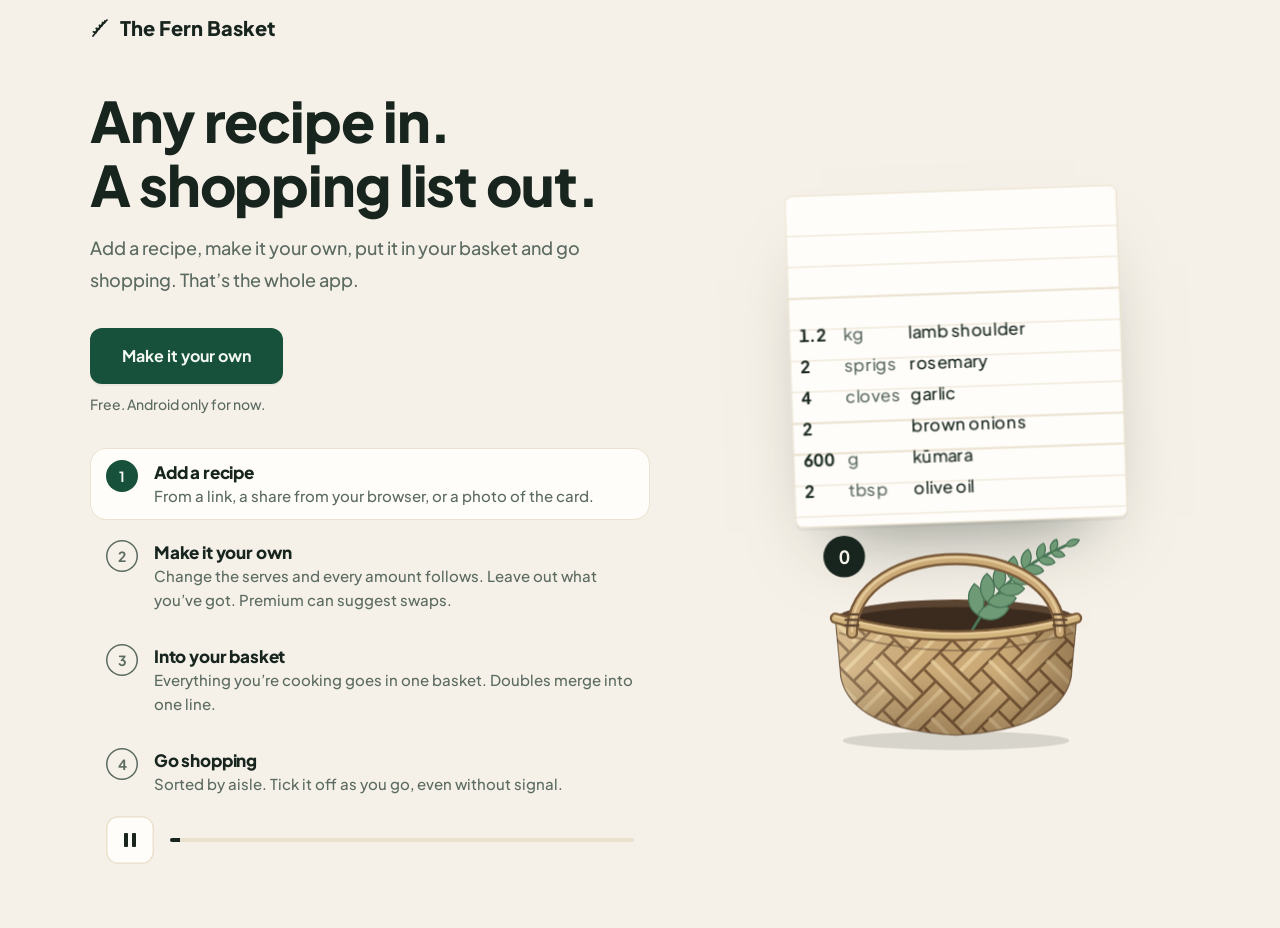
==== commit 85571fa3: "Basket: back to the interlaced weave Reverts the silver-fern body texture (PR #7). The basket return" ====
--- a/concepts/basket/index.html
+++ b/concepts/basket/index.html
@@ -118,8 +118,7 @@
 
 /* Basket: back (shadow, handle, inside), the items, then the woven front over them.
    Drawn at 280 x 236 and shown at 200 x 170, in the shape of the logo: the arched
-   handle, a silver-fern frond repeated across the body as its texture, and the
-   fern rising out of it. The produce and the
+   handle, the interlaced weave and the fern rising out of it. The produce and the
    wicker keep their natural colours in both colour schemes; that is what makes
    them readable. */
 .basket { position: absolute; left: 80px; top: 290px; width: 200px; height: 170px; transform-origin: 50% 100%; }
@@ -236,67 +235,42 @@
           <div class="items" id="items"></div>
           <svg class="layer" viewBox="0 0 280 236">
             <defs>
-              <g id="fb-fern"><path d="M0 0C14 -6 30 -10 52 -16" fill="none" stroke-width="1.6" stroke-linecap="round"/><path d="M0.0 0.0L1.7 -3.6L3.4 -1.1L5.1 -3.0L6.9 -0.9L8.6 -2.4L10.3 -0.7L12.0 -1.6L13.7 -0.5L15.4 -0.4L17.2 0.0L15.4 0.4L13.7 0.5L12.0 1.6L10.3 0.7L8.6 2.4L6.9 0.9L5.1 3.0L3.4 1.1L1.7 3.6Z" transform="translate(3.0 -1.2) rotate(-79.9)"/><path d="M0.0 0.0L1.7 -3.6L3.4 -1.1L5.1 -3.0L6.9 -0.9L8.6 -2.4L10.3 -0.7L12.0 -1.6L13.7 -0.5L15.4 -0.4L17.2 0.0L15.4 0.4L13.7 0.5L12.0 1.6L10.3 0.7L8.6 2.4L6.9 0.9L5.1 3.0L3.4 1.1L1.7 3.6Z" transform="translate(3.0 -1.2) rotate(36.1)"/><path d="M0.0 0.0L1.6 -3.4L3.1 -1.0L4.7 -2.8L6.3 -0.8L7.9 -2.2L9.4 -0.7L11.0 -1.5L12.6 -0.5L14.2 -0.4L15.7 0.0L14.2 0.4L12.6 0.5L11.0 1.5L9.4 0.7L7.9 2.2L6.3 0.8L4.7 2.8L3.1 1.0L1.6 3.4Z" transform="translate(8.0 -3.2) rotate(-77.9)"/><path d="M0.0 0.0L1.6 -3.4L3.1 -1.0L4.7 -2.8L6.3 -0.8L7.9 -2.2L9.4 -0.7L11.0 -1.5L12.6 -0.5L14.2 -0.4L15.7 0.0L14.2 0.4L12.6 0.5L11.0 1.5L9.4 0.7L7.9 2.2L6.3 0.8L4.7 2.8L3.1 1.0L1.6 3.4Z" transform="translate(8.0 -3.2) rotate(38.1)"/><path d="M0.0 0.0L1.8 -3.0L3.6 -0.9L5.3 -2.3L7.1 -0.7L8.9 -1.6L10.7 -0.5L12.5 -0.4L14.2 0.0L12.5 0.4L10.7 0.5L8.9 1.6L7.1 0.7L5.3 2.3L3.6 0.9L1.8 3.0Z" transform="translate(13.4 -5.0) rotate(-76.3)"/><path d="M0.0 0.0L1.8 -3.0L3.6 -0.9L5.3 -2.3L7.1 -0.7L8.9 -1.6L10.7 -0.5L12.5 -0.4L14.2 0.0L12.5 0.4L10.7 0.5L8.9 1.6L7.1 0.7L5.3 2.3L3.6 0.9L1.8 3.0Z" transform="translate(13.4 -5.0) rotate(39.7)"/><path d="M0.0 0.0L1.6 -2.7L3.2 -0.8L4.8 -2.1L6.4 -0.6L8.0 -1.5L9.5 -0.4L11.1 -0.4L12.7 0.0L11.1 0.4L9.5 0.4L8.0 1.5L6.4 0.6L4.8 2.1L3.2 0.8L1.6 2.7Z" transform="translate(18.9 -6.8) rotate(-75.1)"/><path d="M0.0 0.0L1.6 -2.7L3.2 -0.8L4.8 -2.1L6.4 -0.6L8.0 -1.5L9.5 -0.4L11.1 -0.4L12.7 0.0L11.1 0.4L9.5 0.4L8.0 1.5L6.4 0.6L4.8 2.1L3.2 0.8L1.6 2.7Z" transform="translate(18.9 -6.8) rotate(40.9)"/><path d="M0.0 0.0L1.9 -2.2L3.7 -0.7L5.6 -1.5L7.4 -0.5L9.3 -0.4L11.1 0.0L9.3 0.4L7.4 0.5L5.6 1.5L3.7 0.7L1.9 2.2Z" transform="translate(24.8 -8.5) rotate(-74.1)"/><path d="M0.0 0.0L1.9 -2.2L3.7 -0.7L5.6 -1.5L7.4 -0.5L9.3 -0.4L11.1 0.0L9.3 0.4L7.4 0.5L5.6 1.5L3.7 0.7L1.9 2.2Z" transform="translate(24.8 -8.5) rotate(41.9)"/><path d="M0.0 0.0L1.6 -2.0L3.2 -0.6L4.7 -1.4L6.3 -0.4L7.9 -0.4L9.5 0.0L7.9 0.4L6.3 0.4L4.7 1.4L3.2 0.6L1.6 2.0Z" transform="translate(31.0 -10.3) rotate(-73.5)"/><path d="M0.0 0.0L1.6 -2.0L3.2 -0.6L4.7 -1.4L6.3 -0.4L7.9 -0.4L9.5 0.0L7.9 0.4L6.3 0.4L4.7 1.4L3.2 0.6L1.6 2.0Z" transform="translate(31.0 -10.3) rotate(42.5)"/><path d="M0.0 0.0L1.3 -1.7L2.6 -0.5L3.8 -1.2L5.1 -0.4L6.4 -0.4L7.7 0.0L6.4 0.4L5.1 0.4L3.8 1.2L2.6 0.5L1.3 1.7Z" transform="translate(37.6 -12.1) rotate(-73.2)"/><path d="M0.0 0.0L1.3 -1.7L2.6 -0.5L3.8 -1.2L5.1 -0.4L6.4 -0.4L7.7 0.0L6.4 0.4L5.1 0.4L3.8 1.2L2.6 0.5L1.3 1.7Z" transform="translate(37.6 -12.1) rotate(42.8)"/><path d="M0.0 0.0L0.9 -1.3L1.9 -0.4L2.8 -1.0L3.8 -0.3L4.7 -0.4L5.7 0.0L4.7 0.4L3.8 0.3L2.8 1.0L1.9 0.4L0.9 1.3Z" transform="translate(44.6 -14.0) rotate(-73.1)"/><path d="M0.0 0.0L0.9 -1.3L1.9 -0.4L2.8 -1.0L3.8 -0.3L4.7 -0.4L5.7 0.0L4.7 0.4L3.8 0.3L2.8 1.0L1.9 0.4L0.9 1.3Z" transform="translate(44.6 -14.0) rotate(42.9)"/></g>
               <clipPath id="fb-body"><path d="M10 82Q140 120 270 82L264 146Q252 202 140 208Q28 202 16 146Z"/></clipPath>
               <linearGradient id="fb-round" x1="0" y1="0" x2="1" y2="0"><stop offset="0" stop-color="#FFF6DE" stop-opacity=".22"/><stop offset=".35" stop-color="#FFF6DE" stop-opacity="0"/><stop offset=".7" stop-color="#3A2614" stop-opacity="0"/><stop offset="1" stop-color="#3A2614" stop-opacity=".34"/></linearGradient>
               <linearGradient id="fb-down" x1="0" y1="0" x2="0" y2="1"><stop offset=".45" stop-color="#3A2614" stop-opacity="0"/><stop offset="1" stop-color="#3A2614" stop-opacity=".3"/></linearGradient>
             </defs>
             <path d="M10 82Q140 120 270 82L264 146Q252 202 140 208Q28 202 16 146Z" fill="#C9A876"/>
             <g clip-path="url(#fb-body)">
-              <g fill="#F0DDB0" stroke="#F0DDB0" opacity=".75" transform="translate(1 1)">
-                <use href="#fb-fern" transform="translate(-20 96) rotate(-18)"/>
-                <use href="#fb-fern" transform="translate(48 96) rotate(-18)"/>
-                <use href="#fb-fern" transform="translate(116 96) rotate(-18)"/>
-                <use href="#fb-fern" transform="translate(184 96) rotate(-18)"/>
-                <use href="#fb-fern" transform="translate(252 96) rotate(-18)"/>
-                <use href="#fb-fern" transform="translate(14 126) rotate(-18) scale(1 -1)"/>
-                <use href="#fb-fern" transform="translate(82 126) rotate(-18) scale(1 -1)"/>
-                <use href="#fb-fern" transform="translate(150 126) rotate(-18) scale(1 -1)"/>
-                <use href="#fb-fern" transform="translate(218 126) rotate(-18) scale(1 -1)"/>
-                <use href="#fb-fern" transform="translate(286 126) rotate(-18) scale(1 -1)"/>
-                <use href="#fb-fern" transform="translate(-20 156) rotate(-18)"/>
-                <use href="#fb-fern" transform="translate(48 156) rotate(-18)"/>
-                <use href="#fb-fern" transform="translate(116 156) rotate(-18)"/>
-                <use href="#fb-fern" transform="translate(184 156) rotate(-18)"/>
-                <use href="#fb-fern" transform="translate(252 156) rotate(-18)"/>
-                <use href="#fb-fern" transform="translate(14 186) rotate(-18) scale(1 -1)"/>
-                <use href="#fb-fern" transform="translate(82 186) rotate(-18) scale(1 -1)"/>
-                <use href="#fb-fern" transform="translate(150 186) rotate(-18) scale(1 -1)"/>
-                <use href="#fb-fern" transform="translate(218 186) rotate(-18) scale(1 -1)"/>
-                <use href="#fb-fern" transform="translate(286 186) rotate(-18) scale(1 -1)"/>
-                <use href="#fb-fern" transform="translate(-20 216) rotate(-18)"/>
-                <use href="#fb-fern" transform="translate(48 216) rotate(-18)"/>
-                <use href="#fb-fern" transform="translate(116 216) rotate(-18)"/>
-                <use href="#fb-fern" transform="translate(184 216) rotate(-18)"/>
-                <use href="#fb-fern" transform="translate(252 216) rotate(-18)"/>
-              </g>
-              <g fill="#8A6A40" stroke="#8A6A40" opacity=".72">
-                <use href="#fb-fern" transform="translate(-20 96) rotate(-18)"/>
-                <use href="#fb-fern" transform="translate(48 96) rotate(-18)"/>
-                <use href="#fb-fern" transform="translate(116 96) rotate(-18)"/>
-                <use href="#fb-fern" transform="translate(184 96) rotate(-18)"/>
-                <use href="#fb-fern" transform="translate(252 96) rotate(-18)"/>
-                <use href="#fb-fern" transform="translate(14 126) rotate(-18) scale(1 -1)"/>
-                <use href="#fb-fern" transform="translate(82 126) rotate(-18) scale(1 -1)"/>
-                <use href="#fb-fern" transform="translate(150 126) rotate(-18) scale(1 -1)"/>
-                <use href="#fb-fern" transform="translate(218 126) rotate(-18) scale(1 -1)"/>
-                <use href="#fb-fern" transform="translate(286 126) rotate(-18) scale(1 -1)"/>
-                <use href="#fb-fern" transform="translate(-20 156) rotate(-18)"/>
-                <use href="#fb-fern" transform="translate(48 156) rotate(-18)"/>
-                <use href="#fb-fern" transform="translate(116 156) rotate(-18)"/>
-                <use href="#fb-fern" transform="translate(184 156) rotate(-18)"/>
-                <use href="#fb-fern" transform="translate(252 156) rotate(-18)"/>
-                <use href="#fb-fern" transform="translate(14 186) rotate(-18) scale(1 -1)"/>
-                <use href="#fb-fern" transform="translate(82 186) rotate(-18) scale(1 -1)"/>
-                <use href="#fb-fern" transform="translate(150 186) rotate(-18) scale(1 -1)"/>
-                <use href="#fb-fern" transform="translate(218 186) rotate(-18) scale(1 -1)"/>
-                <use href="#fb-fern" transform="translate(286 186) rotate(-18) scale(1 -1)"/>
-                <use href="#fb-fern" transform="translate(-20 216) rotate(-18)"/>
-                <use href="#fb-fern" transform="translate(48 216) rotate(-18)"/>
-                <use href="#fb-fern" transform="translate(116 216) rotate(-18)"/>
-                <use href="#fb-fern" transform="translate(184 216) rotate(-18)"/>
-                <use href="#fb-fern" transform="translate(252 216) rotate(-18)"/>
-              </g>
+            <path d="M60 40L-140 240M122 40L-78 240M184 40L-16 240M246 40L46 240M308 40L108 240M370 40L170 240M432 40L232 240M494 40L294 240" stroke="#7A5B3A" stroke-width="28" fill="none"/>
+            <path d="M60 40L-140 240M122 40L-78 240M184 40L-16 240M246 40L46 240M308 40L108 240M370 40L170 240M432 40L232 240M494 40L294 240" stroke="#CBAA78" stroke-width="22" fill="none"/>
+            <path d="M60 40L-140 240M122 40L-78 240M184 40L-16 240M246 40L46 240M308 40L108 240M370 40L170 240M432 40L232 240M494 40L294 240" stroke="#EBD3A3" stroke-width="4" fill="none" opacity=".7" transform="translate(-1.2 -1.2)"/>
+            <path d="M-160 40L40 240" stroke="#7A5B3A" stroke-width="28" fill="none" stroke-dasharray="59.68 28" stroke-dashoffset="49.64"/>
+            <path d="M-160 40L40 240" stroke="#CBAA78" stroke-width="22" fill="none" stroke-dasharray="59.68 28" stroke-dashoffset="49.64"/>
+            <path d="M-160 40L40 240" stroke="#EBD3A3" stroke-width="4" fill="none" opacity=".7" stroke-dasharray="59.68 28" stroke-dashoffset="49.64" transform="translate(-1.2 -1.2)"/>
+            <path d="M-98 40L102 240" stroke="#7A5B3A" stroke-width="28" fill="none" stroke-dasharray="59.68 28" stroke-dashoffset="49.64"/>
+            <path d="M-98 40L102 240" stroke="#CBAA78" stroke-width="22" fill="none" stroke-dasharray="59.68 28" stroke-dashoffset="49.64"/>
+            <path d="M-98 40L102 240" stroke="#EBD3A3" stroke-width="4" fill="none" opacity=".7" stroke-dasharray="59.68 28" stroke-dashoffset="49.64" transform="translate(-1.2 -1.2)"/>
+            <path d="M-36 40L164 240" stroke="#7A5B3A" stroke-width="28" fill="none" stroke-dasharray="59.68 28" stroke-dashoffset="49.64"/>
+            <path d="M-36 40L164 240" stroke="#CBAA78" stroke-width="22" fill="none" stroke-dasharray="59.68 28" stroke-dashoffset="49.64"/>
+            <path d="M-36 40L164 240" stroke="#EBD3A3" stroke-width="4" fill="none" opacity=".7" stroke-dasharray="59.68 28" stroke-dashoffset="49.64" transform="translate(-1.2 -1.2)"/>
+            <path d="M26 40L226 240" stroke="#7A5B3A" stroke-width="28" fill="none" stroke-dasharray="59.68 28" stroke-dashoffset="49.64"/>
+            <path d="M26 40L226 240" stroke="#CBAA78" stroke-width="22" fill="none" stroke-dasharray="59.68 28" stroke-dashoffset="49.64"/>
+            <path d="M26 40L226 240" stroke="#EBD3A3" stroke-width="4" fill="none" opacity=".7" stroke-dasharray="59.68 28" stroke-dashoffset="49.64" transform="translate(-1.2 -1.2)"/>
+            <path d="M88 40L288 240" stroke="#7A5B3A" stroke-width="28" fill="none" stroke-dasharray="59.68 28" stroke-dashoffset="49.64"/>
+            <path d="M88 40L288 240" stroke="#CBAA78" stroke-width="22" fill="none" stroke-dasharray="59.68 28" stroke-dashoffset="49.64"/>
+            <path d="M88 40L288 240" stroke="#EBD3A3" stroke-width="4" fill="none" opacity=".7" stroke-dasharray="59.68 28" stroke-dashoffset="49.64" transform="translate(-1.2 -1.2)"/>
+            <path d="M150 40L350 240" stroke="#7A5B3A" stroke-width="28" fill="none" stroke-dasharray="59.68 28" stroke-dashoffset="49.64"/>
+            <path d="M150 40L350 240" stroke="#CBAA78" stroke-width="22" fill="none" stroke-dasharray="59.68 28" stroke-dashoffset="49.64"/>
+            <path d="M150 40L350 240" stroke="#EBD3A3" stroke-width="4" fill="none" opacity=".7" stroke-dasharray="59.68 28" stroke-dashoffset="49.64" transform="translate(-1.2 -1.2)"/>
+            <path d="M212 40L412 240" stroke="#7A5B3A" stroke-width="28" fill="none" stroke-dasharray="59.68 28" stroke-dashoffset="49.64"/>
+            <path d="M212 40L412 240" stroke="#CBAA78" stroke-width="22" fill="none" stroke-dasharray="59.68 28" stroke-dashoffset="49.64"/>
+            <path d="M212 40L412 240" stroke="#EBD3A3" stroke-width="4" fill="none" opacity=".7" stroke-dasharray="59.68 28" stroke-dashoffset="49.64" transform="translate(-1.2 -1.2)"/>
+            <path d="M274 40L474 240" stroke="#7A5B3A" stroke-width="28" fill="none" stroke-dasharray="59.68 28" stroke-dashoffset="49.64"/>
+            <path d="M274 40L474 240" stroke="#CBAA78" stroke-width="22" fill="none" stroke-dasharray="59.68 28" stroke-dashoffset="49.64"/>
+            <path d="M274 40L474 240" stroke="#EBD3A3" stroke-width="4" fill="none" opacity=".7" stroke-dasharray="59.68 28" stroke-dashoffset="49.64" transform="translate(-1.2 -1.2)"/>
+            <path d="M336 40L536 240" stroke="#7A5B3A" stroke-width="28" fill="none" stroke-dasharray="59.68 28" stroke-dashoffset="49.64"/>
+            <path d="M336 40L536 240" stroke="#CBAA78" stroke-width="22" fill="none" stroke-dasharray="59.68 28" stroke-dashoffset="49.64"/>
+            <path d="M336 40L536 240" stroke="#EBD3A3" stroke-width="4" fill="none" opacity=".7" stroke-dasharray="59.68 28" stroke-dashoffset="49.64" transform="translate(-1.2 -1.2)"/>
             </g>
             <path d="M10 82Q140 120 270 82L264 146Q252 202 140 208Q28 202 16 146Z" fill="url(#fb-round)"/>
             <path d="M10 82Q140 120 270 82L264 146Q252 202 140 208Q28 202 16 146Z" fill="url(#fb-down)"/>
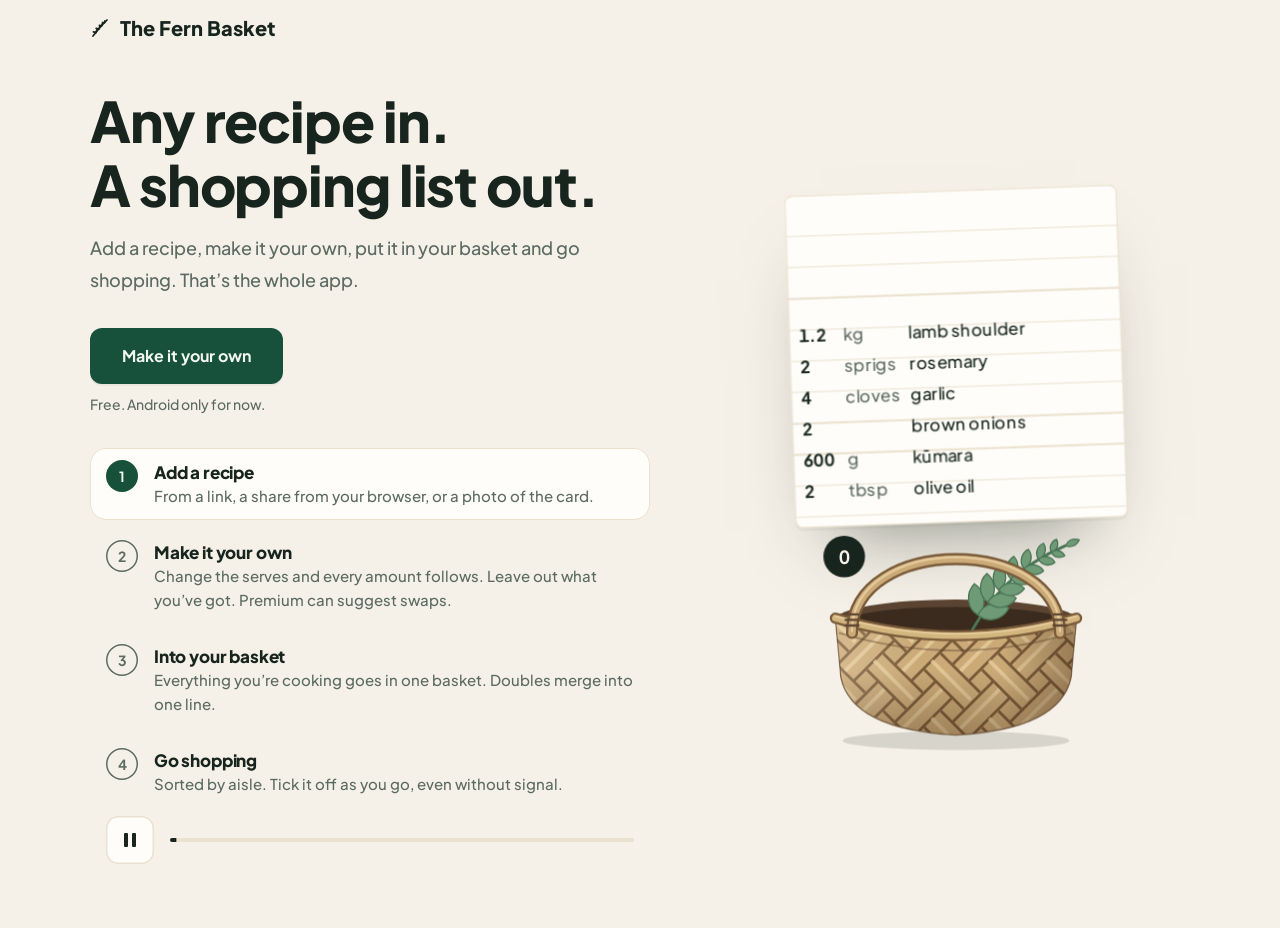
==== commit 88d2e43b: "Copy review: make every claim match the app, and tidy the house style A kiwi-copywriter review of th" ====
--- a/concepts/basket/index.html
+++ b/concepts/basket/index.html
@@ -108,7 +108,6 @@
 .strike { position: absolute; left: -2px; right: -2px; height: 2px; top: 11px; background: var(--ink); transform: scaleX(0); transform-origin: left center; }
 .swapto { position: absolute; left: 84px; color: var(--accent); font: 700 13px/24px var(--font-body); opacity: 0; }
 .chip { position: absolute; left: 148px; top: 4px; height: 16px; padding: 0 6px; border-radius: 8px; font: 700 10px/16px var(--font-body); letter-spacing: .06em; text-transform: uppercase; box-shadow: inset 0 0 0 1px var(--accent); color: var(--accent); opacity: 0; }
-.gotit { position: absolute; left: 156px; font: 700 13px/24px var(--font-body); color: var(--muted); opacity: 0; transform: rotate(-4deg); }
 .tap { position: absolute; width: 36px; height: 36px; margin: -18px 0 0 -18px; border-radius: 50%; box-shadow: 0 0 0 2px var(--accent); opacity: 0; }
 
 .card2 { position: absolute; left: 76px; top: 64px; width: 208px; height: 136px; padding: 16px; border-radius: 6px; background: var(--surface);
@@ -175,7 +174,7 @@
           <div class="ln" style="top:144px" id="l2"><span class="q"><span class="roll"><span class="col"><span>4</span><span>6</span></span></span></span><span class="u">cloves</span><span class="n">garlic</span></div>
           <div class="ln" style="top:168px" id="l3"><span class="q"><span class="roll"><span class="col"><span>2</span><span>3</span></span></span></span><span class="u"></span><span class="n">brown onions</span></div>
           <div class="ln" style="top:192px" id="l4"><span class="q"><span class="roll"><span class="col"><span>600</span><span>900</span></span></span></span><span class="u">g</span><span class="n" id="kumara">kūmara<i class="strike" id="s-kumara"></i></span><span class="swapto" id="pumpkin">pumpkin</span><span class="chip" id="chip">Premium</span></div>
-          <div class="ln" style="top:216px" id="l5"><span class="q"><span class="roll"><span class="col"><span>2</span><span>3</span></span></span></span><span class="u">tbsp</span><span class="n">olive oil<i class="strike" id="s-oil"></i></span><span class="gotit" id="gotit">got it</span></div>
+          <div class="ln" style="top:216px" id="l5"><span class="q"><span class="roll"><span class="col"><span>2</span><span>3</span></span></span></span><span class="u">tbsp</span><span class="n">olive oil<i class="strike" id="s-oil"></i></span></div>
           <i class="tap" id="tap1" style="left:76px;top:76px"></i>
           <i class="tap" id="tap2" style="left:112px;top:204px"></i>
           <i class="tap" id="tap3" style="left:116px;top:228px"></i>
@@ -411,8 +410,6 @@
 tap(4800, $('#tap3'));
 A(4960, $('#s-oil'), 'transform', ['scaleX(0)', 'scaleX(1)'], 260);
 A(5060, lines[5], 'opacity', [1, .45], 300);
-A(5120, $('#gotit'), 'opacity', [0, 1], 300);
-A(5120, $('#gotit'), 'transform', ['rotate(-4deg) translateX(-6px)', 'rotate(-4deg) translateX(0)'], 320);
 
 /* ---- Beat 3: into your basket ----------------------------------------- */
 A(5600, card, 'transform', ['translateY(0) rotate(-2deg)', 'translateY(-6px) rotate(-2deg)'], 320);
